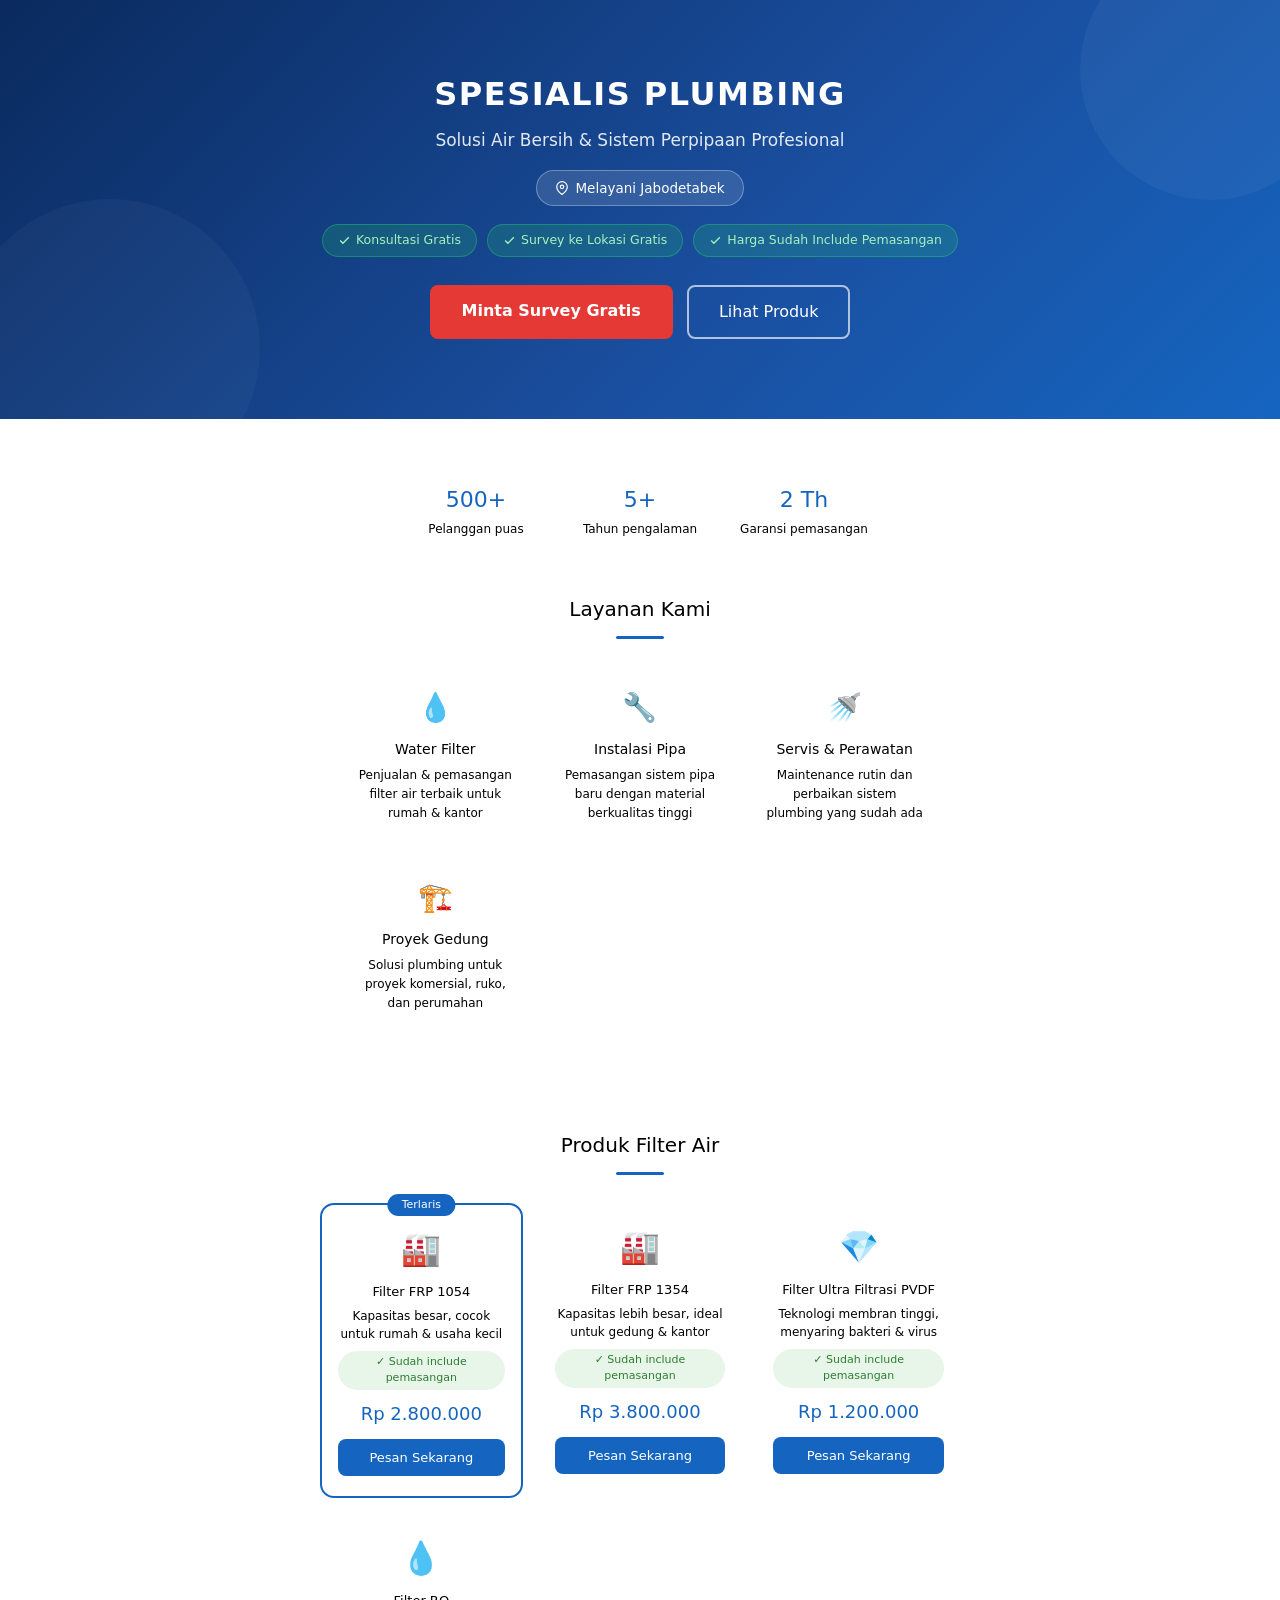
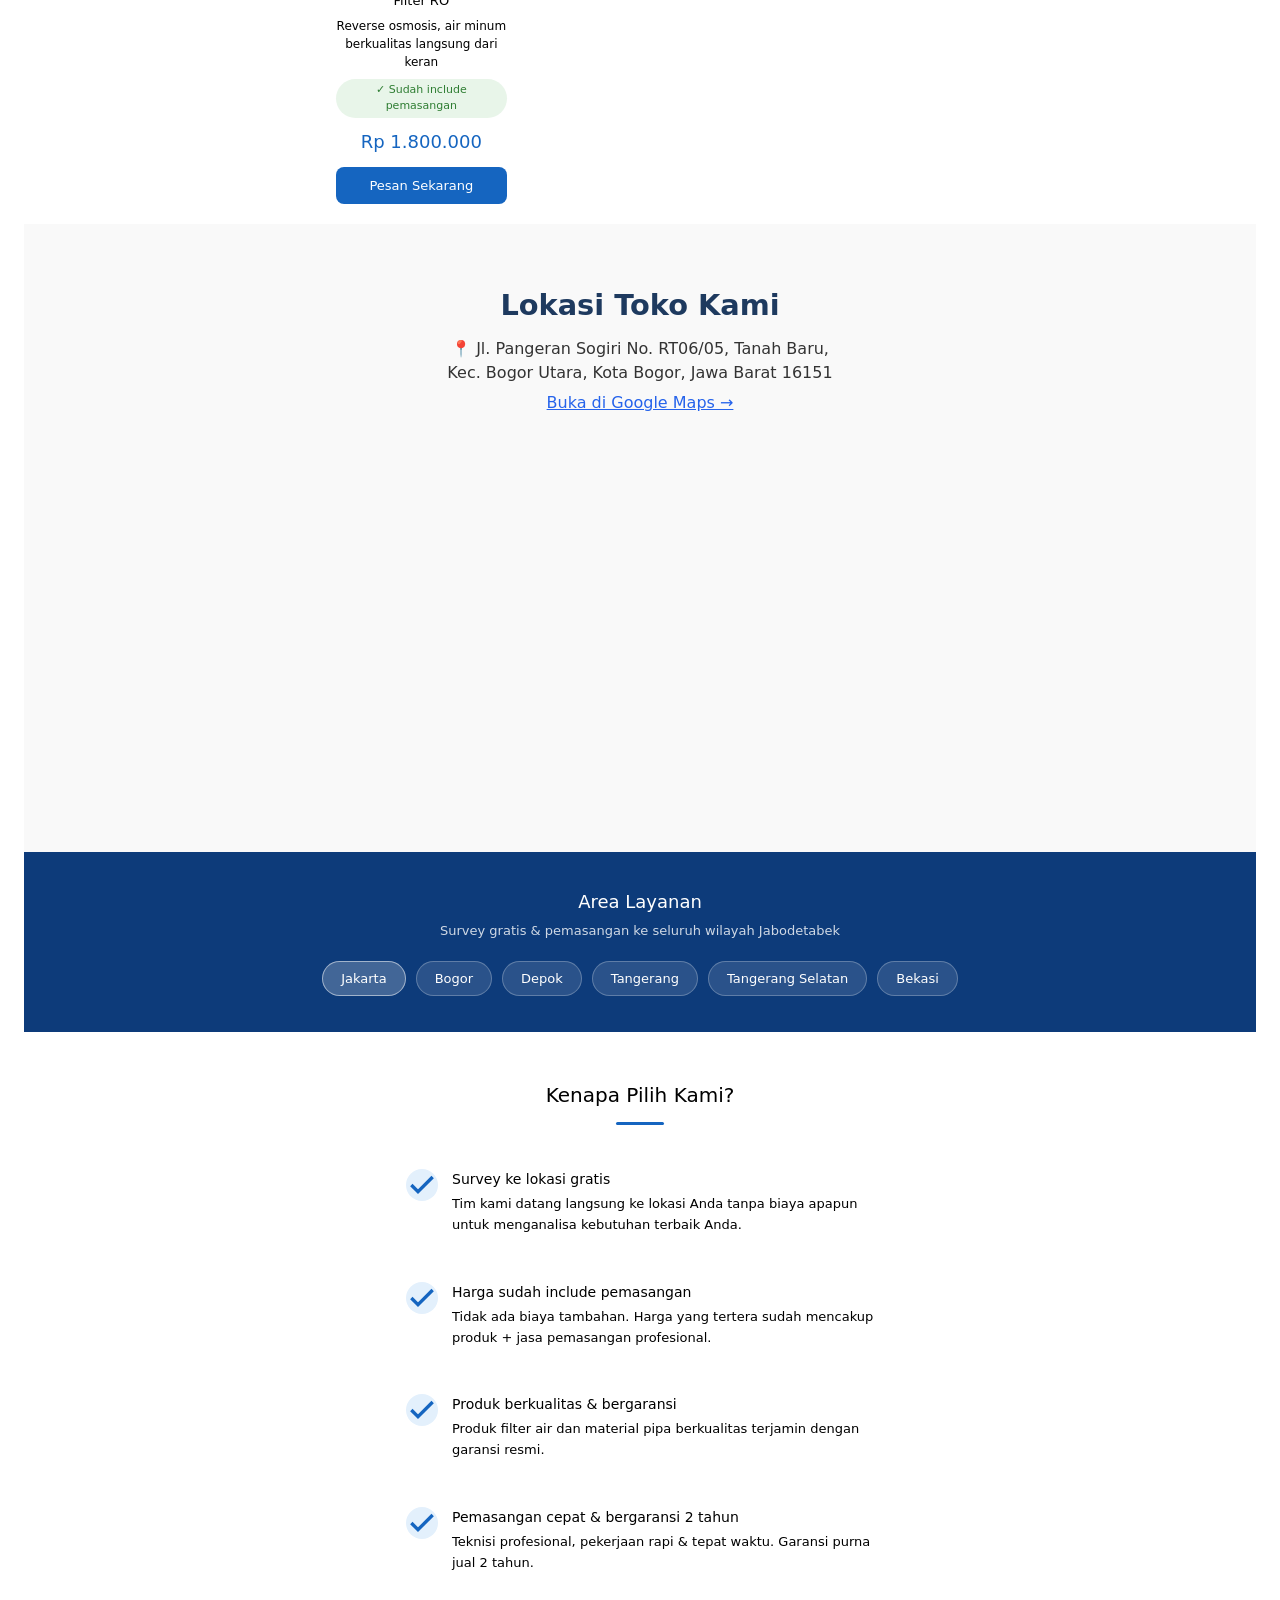
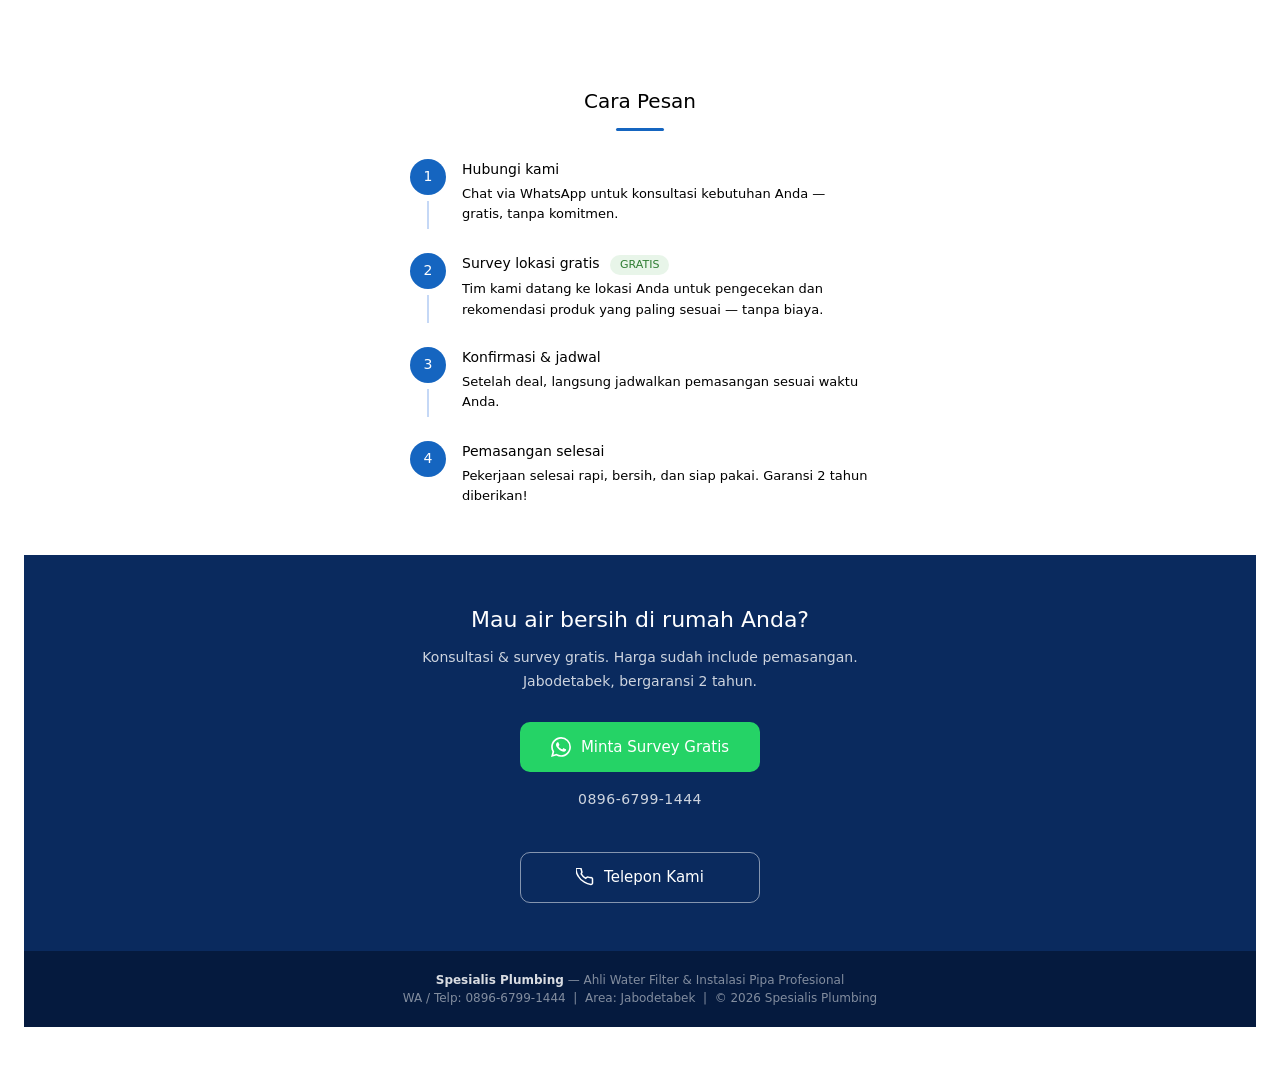
==== index.htm @ 18fd02c8 "Update index.htm" ====
<!DOCTYPE html>
<html lang="id">
<head>
  <meta charset="UTF-8">
  <meta name="viewport" content="width=device-width, initial-scale=1.0">
  <title>Spesialis Plumbing | Water Filter & Instalasi Pipa Jabodetabek</title>
  <style>
    * { margin: 0; padding: 0; box-sizing: border-box; }
    body { 
      font-family: system-ui, -apple-system, BlinkMacSystemFont, 'Segoe UI', Roboto, sans-serif; 
      color: var(--color-text-primary); 
      line-height: 1.5; 
    }

    .hero { 
      background: linear-gradient(135deg, #0a2a5e 0%, #1a4fa0 60%, #1565c0 100%); 
      color: white; 
      padding: 70px 24px 80px; 
      text-align: center; 
      position: relative; 
      overflow: hidden; 
    }
    .hero::before { 
      content: ''; 
      position: absolute; 
      top: -60px; right: -60px; 
      width: 260px; height: 260px; 
      border-radius: 50%; 
      background: rgba(255,255,255,0.04); 
    }
    .hero::after { 
      content: ''; 
      position: absolute; 
      bottom: -80px; left: -40px; 
      width: 300px; height: 300px; 
      border-radius: 50%; 
      background: rgba(255,255,255,0.03); 
    }

    .hero h1 { 
      font-size: 32px; 
      font-weight: 700; 
      letter-spacing: 1.5px; 
      margin-bottom: 10px; 
      color: #ffffff; 
    }
    .hero .tagline { 
      font-size: 17px; 
      color: rgba(255,255,255,0.88); 
      margin-bottom: 16px; 
    }
    .coverage-badge { 
      display: inline-flex; 
      align-items: center; 
      gap: 6px; 
      background: rgba(255,255,255,0.12); 
      border: 1px solid rgba(255,255,255,0.3); 
      border-radius: 20px; 
      padding: 7px 18px; 
      font-size: 13.5px; 
      color: #ffffff; 
      margin-bottom: 18px; 
    }
    .free-badges { 
      display: flex; 
      gap: 10px; 
      justify-content: center; 
      flex-wrap: wrap; 
      margin-bottom: 28px; 
    }
    .free-badge { 
      display: inline-flex; 
      align-items: center; 
      gap: 5px; 
      background: rgba(37,211,102,0.18); 
      border: 1px solid rgba(37,211,102,0.4); 
      border-radius: 20px; 
      padding: 6px 15px; 
      font-size: 12.5px; 
      color: #a8f0c0; 
      font-weight: 500; 
    }
    .hero-btns { 
      display: flex; 
      gap: 14px; 
      justify-content: center; 
      flex-wrap: wrap; 
    }
    .btn-primary { 
      background: #e53935; 
      color: #ffffff; 
      border: none; 
      padding: 14px 32px; 
      border-radius: 8px; 
      font-size: 16px; 
      font-weight: 600; 
      cursor: pointer; 
      text-decoration: none; 
      display: inline-block; 
    }
    .btn-secondary { 
      background: transparent; 
      color: #ffffff; 
      border: 2px solid rgba(255,255,255,0.65); 
      padding: 13px 30px; 
      border-radius: 8px; 
      font-size: 16px; 
      font-weight: 500; 
      cursor: pointer; 
      text-decoration: none; 
      display: inline-block; 
    }

    .section { padding: 48px 24px; }
    .section-title { 
      font-size: 20px; 
      font-weight: 500; 
      text-align: center; 
      margin-bottom: 8px; 
    }
    .divider { 
      width: 48px; 
      height: 3px; 
      background: #1565c0; 
      margin: 12px auto 28px; 
      border-radius: 2px; 
    }

    .stats-row { 
      display: grid; 
      grid-template-columns: repeat(3, 1fr); 
      gap: 12px; 
      max-width: 480px; 
      margin: 0 auto 40px; 
    }
    .stat-card { 
      background: var(--color-background-secondary); 
      border-radius: 10px; 
      padding: 16px 10px; 
      text-align: center; 
    }
    .stat-num { font-size: 22px; font-weight: 500; color: #1565c0; }
    .stat-label { font-size: 12px; color: var(--color-text-secondary); margin-top: 4px; }

    .services-grid { 
      display: grid; 
      grid-template-columns: repeat(auto-fit, minmax(150px, 1fr)); 
      gap: 14px; 
      max-width: 600px; 
      margin: 0 auto; 
    }
    .service-card { 
      background: var(--color-background-primary); 
      border: 0.5px solid var(--color-border-tertiary); 
      border-radius: 12px; 
      padding: 20px 14px; 
      text-align: center; 
    }
    .service-icon { font-size: 28px; margin-bottom: 10px; display: block; }
    .service-card h3 { font-size: 14px; font-weight: 500; margin-bottom: 6px; }
    .service-card p { font-size: 12px; color: var(--color-text-secondary); line-height: 1.6; }

    .products-grid { 
      display: grid; 
      grid-template-columns: repeat(auto-fit, minmax(160px, 1fr)); 
      gap: 16px; 
      max-width: 640px; 
      margin: 0 auto; 
    }
    .product-card { 
      background: var(--color-background-primary); 
      border: 0.5px solid var(--color-border-tertiary); 
      border-radius: 14px; 
      padding: 20px 16px; 
      text-align: center; 
      position: relative; 
    }
    .product-card.featured { border: 2px solid #1565c0; }
    .popular-badge { 
      position: absolute; top: -11px; left: 50%; transform: translateX(-50%); 
      background: #1565c0; color: #ffffff; font-size: 11px; font-weight: 500; 
      padding: 3px 14px; border-radius: 20px; white-space: nowrap; 
    }
    .product-icon { font-size: 32px; margin-bottom: 10px; display: block; }
    .product-card h3 { font-size: 13px; font-weight: 500; margin-bottom: 6px; line-height: 1.4; }
    .product-card p { font-size: 12px; color: var(--color-text-secondary); margin-bottom: 8px; line-height: 1.5; }
    .include-tag { 
      display: inline-block; background: #e8f5e9; color: #2e7d32; 
      font-size: 11px; font-weight: 500; padding: 3px 10px; border-radius: 20px; margin-bottom: 10px; 
    }
    .product-price { 
      font-size: 18px; font-weight: 500; color: #1565c0; margin-bottom: 12px; 
    }
    .product-btn { 
      display: block; background: #1565c0; color: #ffffff; border: none; 
      border-radius: 8px; padding: 9px 12px; font-size: 13px; font-weight: 500; 
      text-decoration: none; cursor: pointer; 
    }

    .area-section { 
      background: #0d3b7a; 
      padding: 36px 24px; 
      text-align: center; 
    }
    .area-section h2 { font-size: 18px; font-weight: 500; margin-bottom: 6px; color: #ffffff; }
    .area-section p { font-size: 13px; color: rgba(255,255,255,0.8); margin-bottom: 20px; }
    .area-chips { 
      display: flex; flex-wrap: wrap; gap: 10px; justify-content: center; 
    }
    .chip { 
      background: rgba(255,255,255,0.12); border: 1px solid rgba(255,255,255,0.25); 
      border-radius: 20px; padding: 7px 18px; font-size: 13px; color: #ffffff; 
    }
    .chip.active { background: rgba(255,255,255,0.22); border-color: rgba(255,255,255,0.5); font-weight: 500; }

    .why-list { 
      max-width: 500px; margin: 0 auto; display: flex; flex-direction: column; gap: 14px; 
    }
    .why-item { 
      display: flex; align-items: flex-start; gap: 14px; 
      background: var(--color-background-secondary); border-radius: 10px; padding: 16px; 
    }
    .why-check { 
      width: 32px; height: 32px; min-width: 32px; border-radius: 50%; 
      background: #e3f0fc; display: flex; align-items: center; justify-content: center; 
    }
    .why-item h4 { font-size: 14px; font-weight: 500; margin-bottom: 4px; }
    .why-item p { font-size: 13px; color: var(--color-text-secondary); line-height: 1.6; }

    .steps { 
      display: flex; flex-direction: column; gap: 0; max-width: 460px; margin: 0 auto; 
    }
    .step { display: flex; gap: 16px; align-items: flex-start; padding-bottom: 24px; }
    .step:last-child { padding-bottom: 0; }
    .step-line { display: flex; flex-direction: column; align-items: center; }
    .step-num { 
      width: 36px; height: 36px; min-width: 36px; border-radius: 50%; 
      background: #1565c0; color: #ffffff; display: flex; align-items: center; justify-content: center; 
      font-size: 14px; font-weight: 500; 
    }
    .step-connector { width: 2px; flex: 1; background: #c5d8f6; margin-top: 6px; min-height: 28px; }
    .step:last-child .step-connector { display: none; }
    .step-content h4 { font-size: 14px; font-weight: 500; margin-bottom: 4px; }
    .step-content p { font-size: 13px; color: var(--color-text-secondary); line-height: 1.6; }
    .free-tag { 
      display: inline-block; background: #e8f5e9; color: #2e7d32; 
      font-size: 11px; font-weight: 500; padding: 2px 10px; border-radius: 20px; margin-left: 6px; 
    }

    .cta-section { 
      background: #0a2a5e; 
      padding: 48px 24px; 
      text-align: center; 
    }
    .cta-section h2 { font-size: 22px; font-weight: 500; margin-bottom: 10px; color: #ffffff; }
    .cta-section p { font-size: 14px; color: rgba(255,255,255,0.8); margin-bottom: 28px; line-height: 1.7; }
    .cta-contact { display: flex; flex-direction: column; gap: 12px; align-items: center; }
    .cta-btn { 
      display: flex; align-items: center; gap: 10px; background: #25D366; color: #ffffff; 
      border: none; padding: 14px 28px; border-radius: 10px; font-size: 15px; font-weight: 500; 
      cursor: pointer; text-decoration: none; min-width: 240px; justify-content: center; 
    }
    .cta-btn-phone { 
      display: flex; align-items: center; gap: 10px; background: transparent; color: #ffffff; 
      border: 1.5px solid rgba(255,255,255,0.5); padding: 13px 28px; border-radius: 10px; 
      font-size: 15px; font-weight: 500; cursor: pointer; text-decoration: none; 
      min-width: 240px; justify-content: center; 
    }
    .wa-number { font-size: 13px; color: rgba(255,255,255,0.6); margin-top: 4px; letter-spacing: 0.5px; }

    .footer { 
      background: #051a3e; 
      text-align: center; 
      padding: 20px 24px; 
      font-size: 12px; 
      color: rgba(255,255,255,0.5); 
    }
    .footer strong { color: rgba(255,255,255,0.85); }
    .bg-alt { background: var(--color-background-secondary); }
  </style>
</head>
<body>

<div class="hero">
  <h1>SPESIALIS PLUMBING</h1>
  <p class="tagline">Solusi Air Bersih & Sistem Perpipaan Profesional</p>
  
  <div class="coverage-badge">
    <svg width="14" height="14" viewBox="0 0 24 24" fill="none" stroke="currentColor" stroke-width="2">
      <path d="M21 10c0 7-9 13-9 13s-9-6-9-13a9 9 0 0118 0z"/>
      <circle cx="12" cy="10" r="3"/>
    </svg>
    Melayani Jabodetabek
  </div>

  <div class="free-badges">
    <span class="free-badge">
      <svg width="13" height="13" viewBox="0 0 24 24" fill="none" stroke="currentColor" stroke-width="2.5">
        <polyline points="20 6 9 17 4 12"/>
      </svg>
      Konsultasi Gratis
    </span>
    <span class="free-badge">
      <svg width="13" height="13" viewBox="0 0 24 24" fill="none" stroke="currentColor" stroke-width="2.5">
        <polyline points="20 6 9 17 4 12"/>
      </svg>
      Survey ke Lokasi Gratis
    </span>
    <span class="free-badge">
      <svg width="13" height="13" viewBox="0 0 24 24" fill="none" stroke="currentColor" stroke-width="2.5">
        <polyline points="20 6 9 17 4 12"/>
      </svg>
      Harga Sudah Include Pemasangan
    </span>
  </div>

  <div class="hero-btns">
    <a class="btn-primary" href="https://wa.me/6289667991444?text=Halo%20Spesialis%20Plumbing%2C%20saya%20mau%20minta%20survey%20gratis%20ke%20lokasi%20saya">
      Minta Survey Gratis
    </a>
    <a class="btn-secondary" href="#">Lihat Produk</a>
  </div>
</div>

<!-- Bagian bawah tetap sama seperti sebelumnya -->
<div class="section">
  <div class="stats-row">
    <div class="stat-card"><div class="stat-num">500+</div><div class="stat-label">Pelanggan puas</div></div>
    <div class="stat-card"><div class="stat-num">5+</div><div class="stat-label">Tahun pengalaman</div></div>
    <div class="stat-card"><div class="stat-num">2 Th</div><div class="stat-label">Garansi pemasangan</div></div>
  </div>
  <div class="section-title">Layanan Kami</div>
  <div class="divider"></div>
  <div class="services-grid">
    <div class="service-card"><span class="service-icon">💧</span><h3>Water Filter</h3><p>Penjualan & pemasangan filter air terbaik untuk rumah & kantor</p></div>
    <div class="service-card"><span class="service-icon">🔧</span><h3>Instalasi Pipa</h3><p>Pemasangan sistem pipa baru dengan material berkualitas tinggi</p></div>
    <div class="service-card"><span class="service-icon">🚿</span><h3>Servis & Perawatan</h3><p>Maintenance rutin dan perbaikan sistem plumbing yang sudah ada</p></div>
    <div class="service-card"><span class="service-icon">🏗️</span><h3>Proyek Gedung</h3><p>Solusi plumbing untuk proyek komersial, ruko, dan perumahan</p></div>
  </div>
</div>

<div class="section bg-alt">
  <div class="section-title">Produk Filter Air</div>
  <div class="divider"></div>
  <div class="products-grid">
    <div class="product-card featured">
      <span class="popular-badge">Terlaris</span>
      <span class="product-icon">🏭</span>
      <h3>Filter FRP 1054</h3>
      <p>Kapasitas besar, cocok untuk rumah & usaha kecil</p>
      <div class="include-tag">✓ Sudah include pemasangan</div>
      <div class="product-price">Rp 2.800.000</div>
      <a class="product-btn" href="https://wa.me/6289667991444?text=Halo%2C%20saya%20tertarik%20dengan%20Filter%20FRP%201054">Pesan Sekarang</a>
    </div>
    <div class="product-card">
      <span class="product-icon">🏭</span>
      <h3>Filter FRP 1354</h3>
      <p>Kapasitas lebih besar, ideal untuk gedung & kantor</p>
      <div class="include-tag">✓ Sudah include pemasangan</div>
      <div class="product-price">Rp 3.800.000</div>
      <a class="product-btn" href="https://wa.me/6289667991444?text=Halo%2C%20saya%20tertarik%20dengan%20Filter%20FRP%201354">Pesan Sekarang</a>
    </div>
    <div class="product-card">
      <span class="product-icon">💎</span>
      <h3>Filter Ultra Filtrasi PVDF</h3>
      <p>Teknologi membran tinggi, menyaring bakteri & virus</p>
      <div class="include-tag">✓ Sudah include pemasangan</div>
      <div class="product-price">Rp 1.200.000</div>
      <a class="product-btn" href="https://wa.me/6289667991444?text=Halo%2C%20saya%20tertarik%20dengan%20Filter%20Ultra%20Filtrasi%20PVDF">Pesan Sekarang</a>
    </div>
    <div class="product-card">
      <span class="product-icon">💧</span>
      <h3>Filter RO</h3>
      <p>Reverse osmosis, air minum berkualitas langsung dari keran</p>
      <div class="include-tag">✓ Sudah include pemasangan</div>
      <div class="product-price">Rp 1.800.000</div>
    <div class="product-btn" href="https://wa.me/6289667991444?text=Halo%2C%20saya%20tertarik%20dengan%20Filter%20RO">Pesan Sekarang</a>
    </div>
  </div>
</div>
 <!-- Lokasi Toko -->
<section style="padding: 60px 20px; background: #f9f9f9; text-align: center; position: relative; z-index: 1;">
  <h2 style="font-size: 1.8rem; margin-bottom: 10px; color: #1e3a5f;">Lokasi Toko Kami</h2>
  <p style="margin-bottom: 6px; color: #333;">📍 Jl. Pangeran Sogiri No. RT06/05, Tanah Baru,<br>Kec. Bogor Utara, Kota Bogor, Jawa Barat 16151</p>
  <p style="margin-bottom: 20px;">
    <a href="https://maps.google.com/?q=Jl.+Pangeran+Sogiri,+Tanah+Baru,+Bogor+Utara,+Bogor" 
       target="_blank" 
       style="color: #2563eb; text-decoration: underline;">
      Buka di Google Maps →
    </a>
  </p>
  <iframe
    src="https://maps.google.com/maps?q=Jl.+Pangeran+Sogiri,+Tanah+Baru,+Bogor+Utara,+Bogor&output=embed"
    width="100%"
    height="350"
    style="border: none; border-radius: 12px; max-width: 800px;"
    allowfullscreen
    loading="lazy">
  </iframe>
</section>
<div class="area-section">
  <h2>Area Layanan</h2>
  <p>Survey gratis & pemasangan ke seluruh wilayah Jabodetabek</p>
  <div class="area-chips">
    <span class="chip active">Jakarta</span>
    <span class="chip">Bogor</span>
    <span class="chip">Depok</span>
    <span class="chip">Tangerang</span>
    <span class="chip">Tangerang Selatan</span>
    <span class="chip">Bekasi</span>
  </div>
</div>

<div class="section">
  <div class="section-title">Kenapa Pilih Kami?</div>
  <div class="divider"></div>
  <div class="why-list">
    <div class="why-item">
      <div class="why-check"><svg viewBox="0 0 24 24" fill="none" stroke="#1565c0" stroke-width="2.5"><polyline points="20 6 9 17 4 12"/></svg></div>
      <div><h4>Survey ke lokasi gratis</h4><p>Tim kami datang langsung ke lokasi Anda tanpa biaya apapun untuk menganalisa kebutuhan terbaik Anda.</p></div>
    </div>
    <div class="why-item">
      <div class="why-check"><svg viewBox="0 0 24 24" fill="none" stroke="#1565c0" stroke-width="2.5"><polyline points="20 6 9 17 4 12"/></svg></div>
      <div><h4>Harga sudah include pemasangan</h4><p>Tidak ada biaya tambahan. Harga yang tertera sudah mencakup produk + jasa pemasangan profesional.</p></div>
    </div>
    <div class="why-item">
      <div class="why-check"><svg viewBox="0 0 24 24" fill="none" stroke="#1565c0" stroke-width="2.5"><polyline points="20 6 9 17 4 12"/></svg></div>
      <div><h4>Produk berkualitas & bergaransi</h4><p>Produk filter air dan material pipa berkualitas terjamin dengan garansi resmi.</p></div>
    </div>
    <div class="why-item">
      <div class="why-check"><svg viewBox="0 0 24 24" fill="none" stroke="#1565c0" stroke-width="2.5"><polyline points="20 6 9 17 4 12"/></svg></div>
      <div><h4>Pemasangan cepat & bergaransi 2 tahun</h4><p>Teknisi profesional, pekerjaan rapi & tepat waktu. Garansi purna jual 2 tahun.</p></div>
    </div>
  </div>
</div>

<div class="section bg-alt">
  <div class="section-title">Cara Pesan</div>
  <div class="divider"></div>
  <div class="steps">
    <div class="step">
      <div class="step-line"><div class="step-num">1</div><div class="step-connector"></div></div>
      <div class="step-content"><h4>Hubungi kami</h4><p>Chat via WhatsApp untuk konsultasi kebutuhan Anda — gratis, tanpa komitmen.</p></div>
    </div>
    <div class="step">
      <div class="step-line"><div class="step-num">2</div><div class="step-connector"></div></div>
      <div class="step-content"><h4>Survey lokasi gratis <span class="free-tag">GRATIS</span></h4><p>Tim kami datang ke lokasi Anda untuk pengecekan dan rekomendasi produk yang paling sesuai — tanpa biaya.</p></div>
    </div>
    <div class="step">
      <div class="step-line"><div class="step-num">3</div><div class="step-connector"></div></div>
      <div class="step-content"><h4>Konfirmasi & jadwal</h4><p>Setelah deal, langsung jadwalkan pemasangan sesuai waktu Anda.</p></div>
    </div>
    <div class="step">
      <div class="step-line"><div class="step-num">4</div><div class="step-connector"></div></div>
      <div class="step-content"><h4>Pemasangan selesai</h4><p>Pekerjaan selesai rapi, bersih, dan siap pakai. Garansi 2 tahun diberikan!</p></div>
    </div>
  </div>
</div>

<div class="cta-section">
  <h2>Mau air bersih di rumah Anda?</h2>
  <p>Konsultasi & survey gratis. Harga sudah include pemasangan.<br>Jabodetabek, bergaransi 2 tahun.</p>
  <div class="cta-contact">
    <a class="cta-btn" href="https://wa.me/6289667991444?text=Halo%20Spesialis%20Plumbing%2C%20saya%20mau%20minta%20survey%20gratis%20ke%20lokasi%20saya">
      <svg width="20" height="20" viewBox="0 0 24 24" fill="white"><path d="M17.472 14.382c-.297-.149-1.758-.867-2.03-.967-.273-.099-.471-.148-.67.15-.197.297-.767.966-.94 1.164-.173.199-.347.223-.644.075-.297-.15-1.255-.463-2.39-1.475-.883-.788-1.48-1.761-1.653-2.059-.173-.297-.018-.458.13-.606.134-.133.298-.347.446-.52.149-.174.198-.298.298-.497.099-.198.05-.371-.025-.52-.075-.149-.669-1.612-.916-2.207-.242-.579-.487-.5-.669-.51-.173-.008-.371-.01-.57-.01-.198 0-.52.074-.792.372-.272.297-1.04 1.016-1.04 2.479 0 1.462 1.065 2.875 1.213 3.074.149.198 2.096 3.2 5.077 4.487.709.306 1.262.489 1.694.625.712.227 1.36.195 1.871.118.571-.085 1.758-.719 2.006-1.413.248-.694.248-1.289.173-1.413-.074-.124-.272-.198-.57-.347m-5.421 7.403h-.004a9.87 9.87 0 01-5.031-1.378l-.361-.214-3.741.982.998-3.648-.235-.374a9.86 9.86 0 01-1.51-5.26c.001-5.45 4.436-9.884 9.888-9.884 2.64 0 5.122 1.03 6.988 2.898a9.825 9.825 0 012.893 6.994c-.003 5.45-4.437 9.884-9.885 9.884m8.413-18.297A11.815 11.815 0 0012.05 0C5.495 0 .16 5.335.157 11.892c0 2.096.547 4.142 1.588 5.945L.057 24l6.305-1.654a11.882 11.882 0 005.683 1.448h.005c6.554 0 11.89-5.335 11.893-11.893a11.821 11.821 0 00-3.48-8.413Z"/></svg>
      Minta Survey Gratis
    </a>
    <p class="wa-number">0896-6799-1444</p>
    <a class="cta-btn-phone" href="tel:+6289667991444">
      <svg width="18" height="18" viewBox="0 0 24 24" fill="none" stroke="white" stroke-width="2"><path d="M22 16.92v3a2 2 0 01-2.18 2 19.79 19.79 0 01-8.63-3.07A19.5 19.5 0 013.07 11a19.79 19.79 0 01-3.07-8.67A2 2 0 012 .18h3a2 2 0 012 1.72c.127.96.361 1.903.7 2.81a2 2 0 01-.45 2.11L6.91 7.91a16 16 0 006 6l1.27-1.27a2 2 0 012.11-.45c.907.339 1.85.573 2.81.7A2 2 0 0122 14.92v2z"/></svg>
      Telepon Kami
    </a>
  </div>
</div>

<div class="footer">
  <strong>Spesialis Plumbing</strong> &mdash; Ahli Water Filter & Instalasi Pipa Profesional<br>
  WA / Telp: 0896-6799-1444 &nbsp;|&nbsp; Area: Jabodetabek &nbsp;|&nbsp; © 2026 Spesialis Plumbing
</div>

</body>
</html>
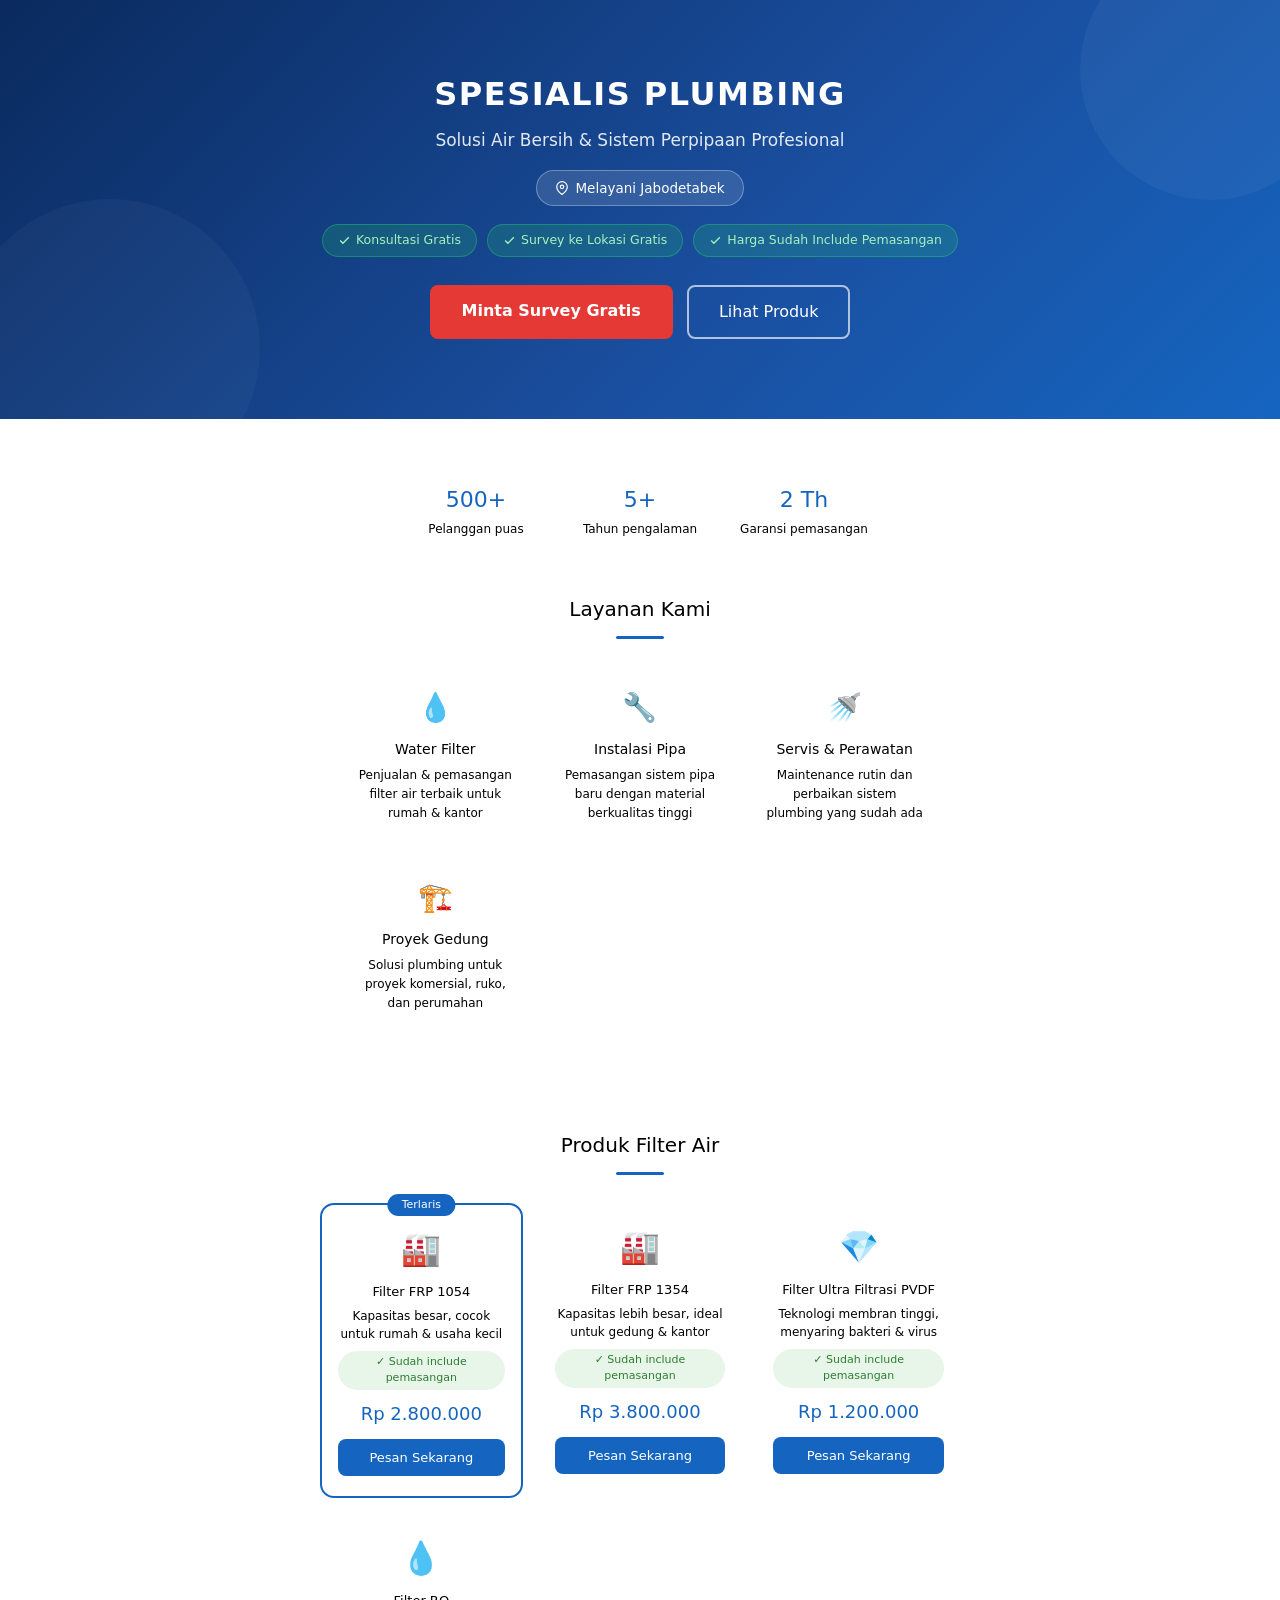
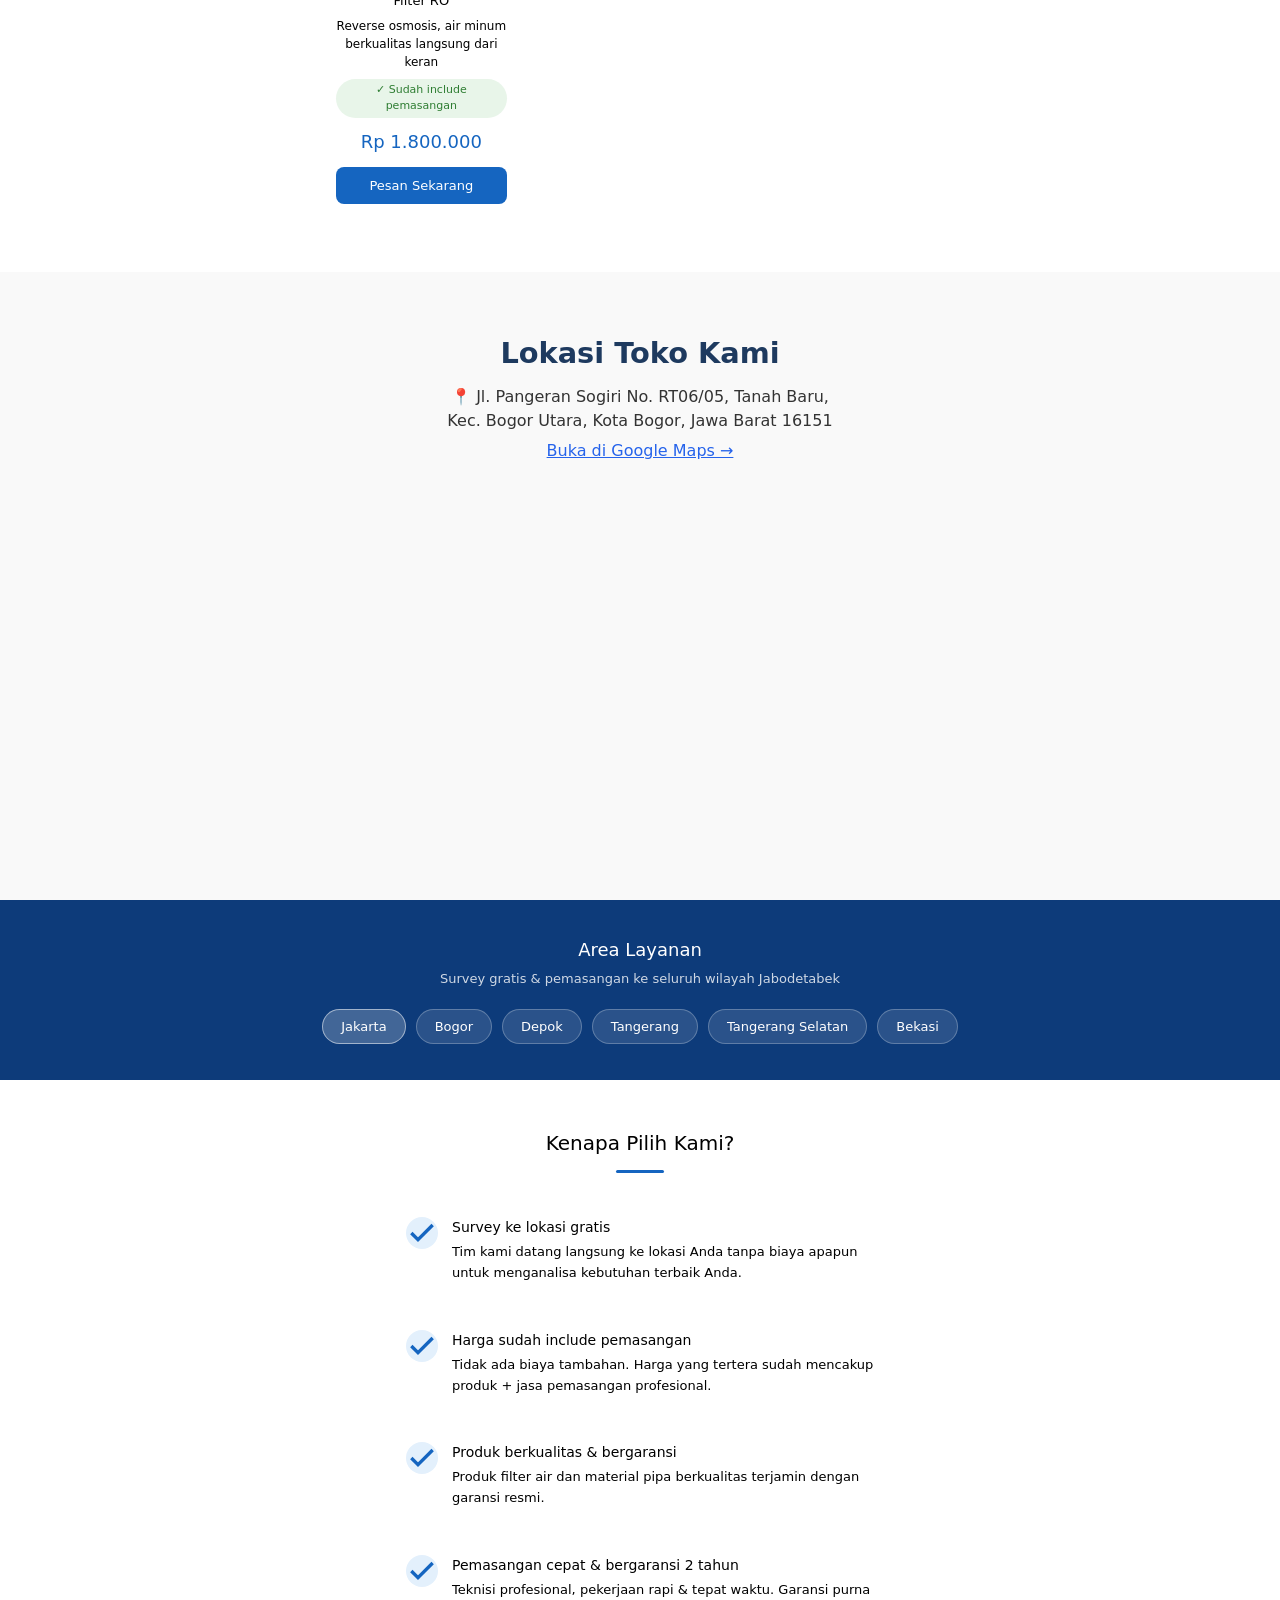
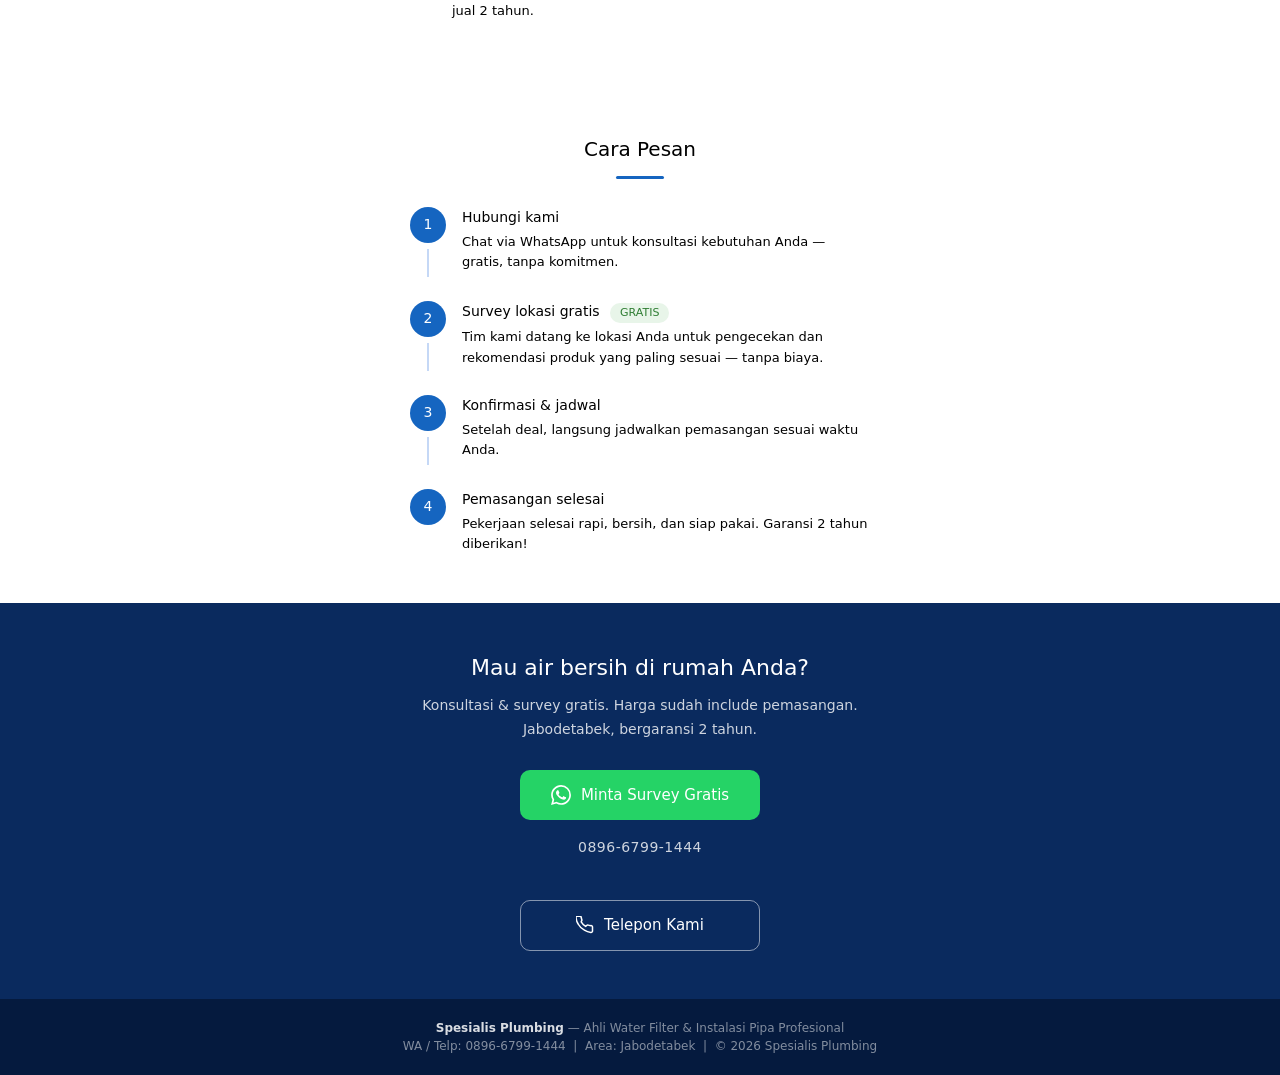
==== commit 6d124490: "Update index.htm" ====
--- a/index.htm
+++ b/index.htm
@@ -374,7 +374,7 @@
       <p>Reverse osmosis, air minum berkualitas langsung dari keran</p>
       <div class="include-tag">✓ Sudah include pemasangan</div>
       <div class="product-price">Rp 1.800.000</div>
-    <div class="product-btn" href="https://wa.me/6289667991444?text=Halo%2C%20saya%20tertarik%20dengan%20Filter%20RO">Pesan Sekarang</a>
+      <a class="product-btn" href="https://wa.me/6289667991444?text=Halo%2C%20saya%20tertarik%20dengan%20Filter%20RO">Pesan Sekarang</a>
     </div>
   </div>
 </div>
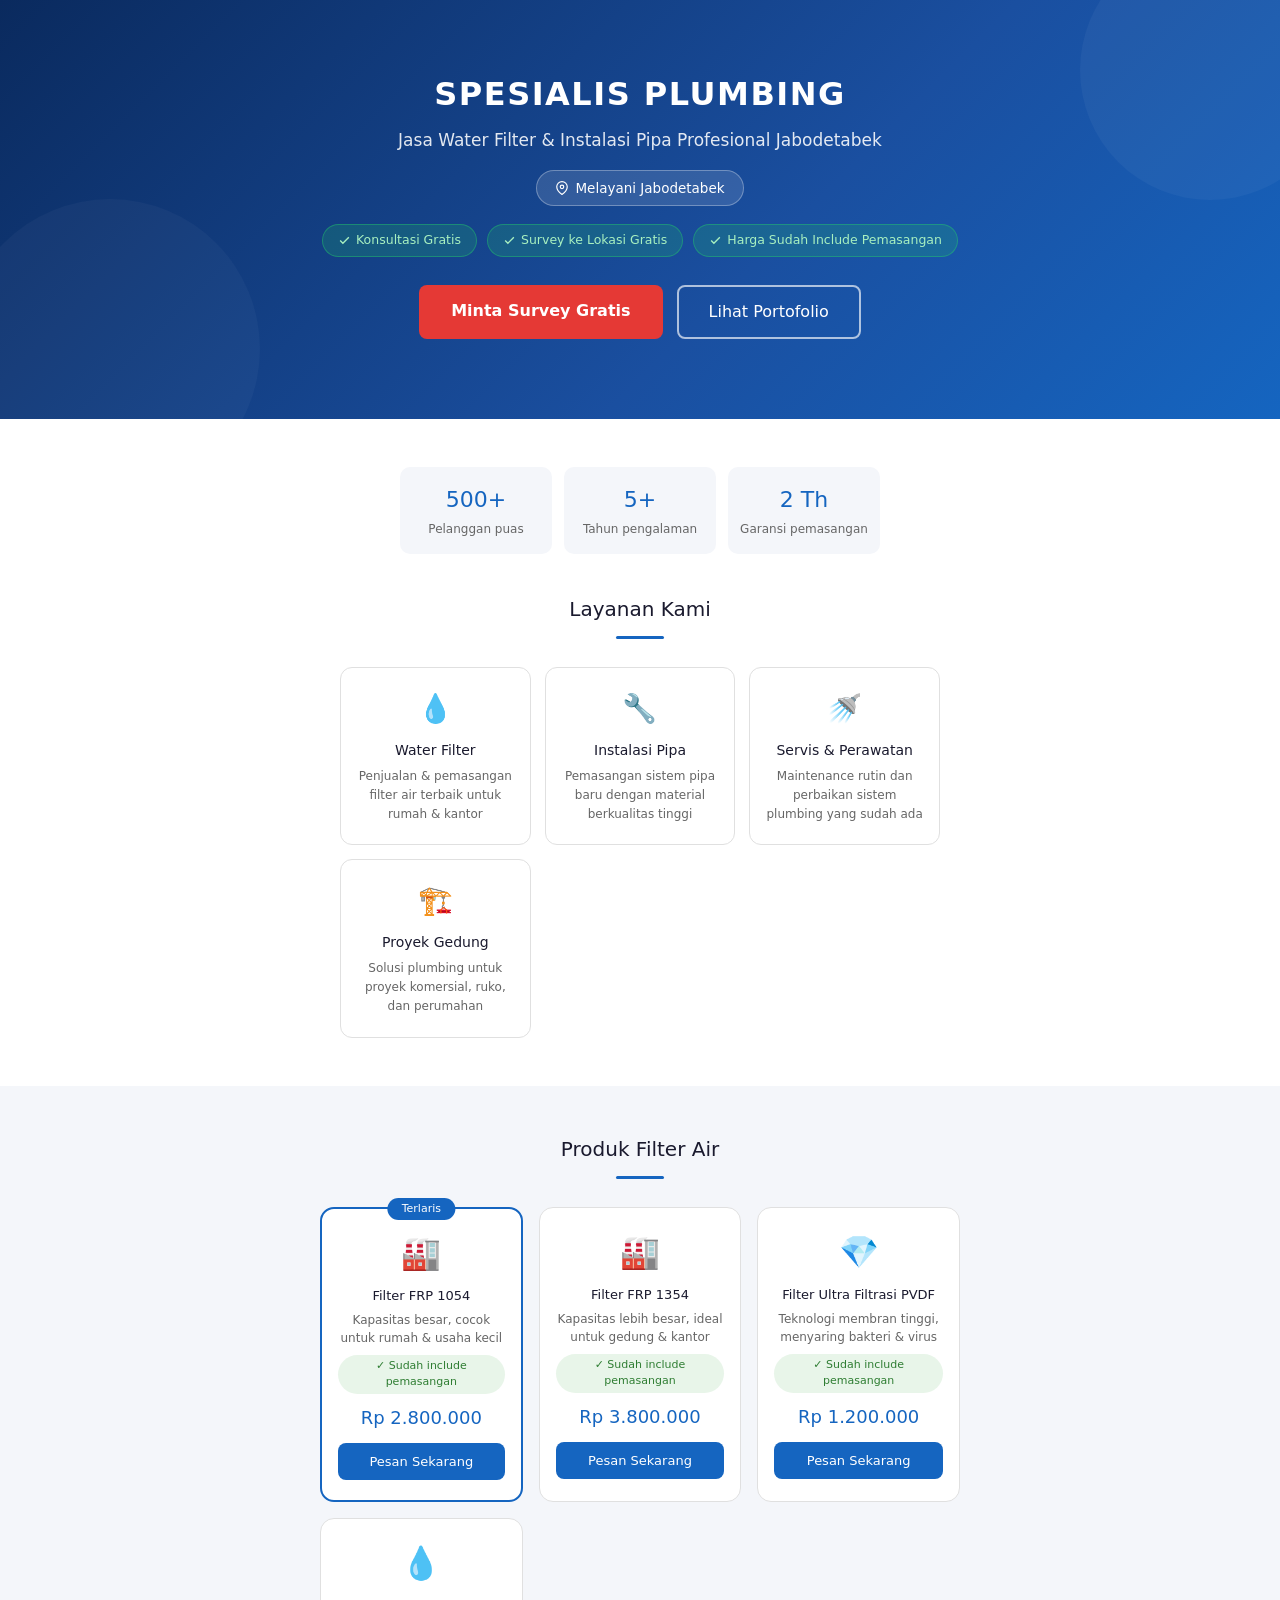
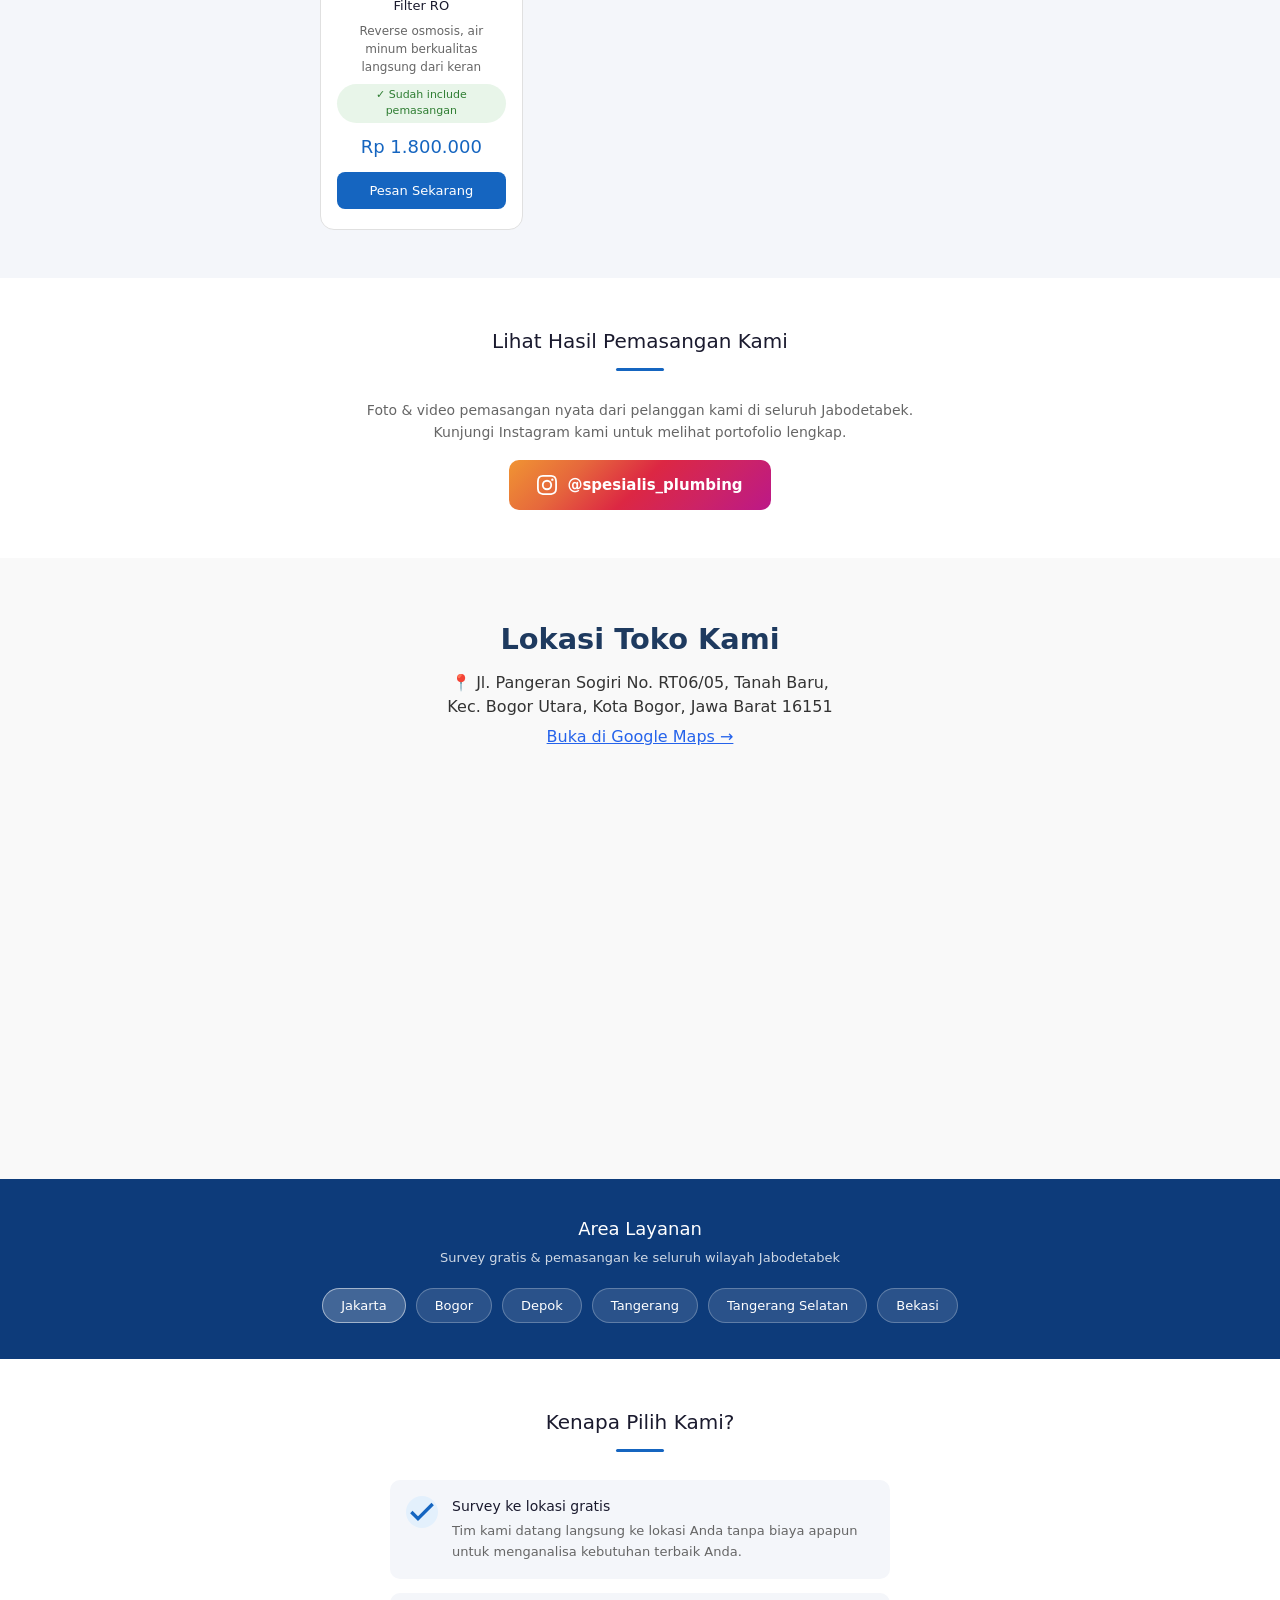
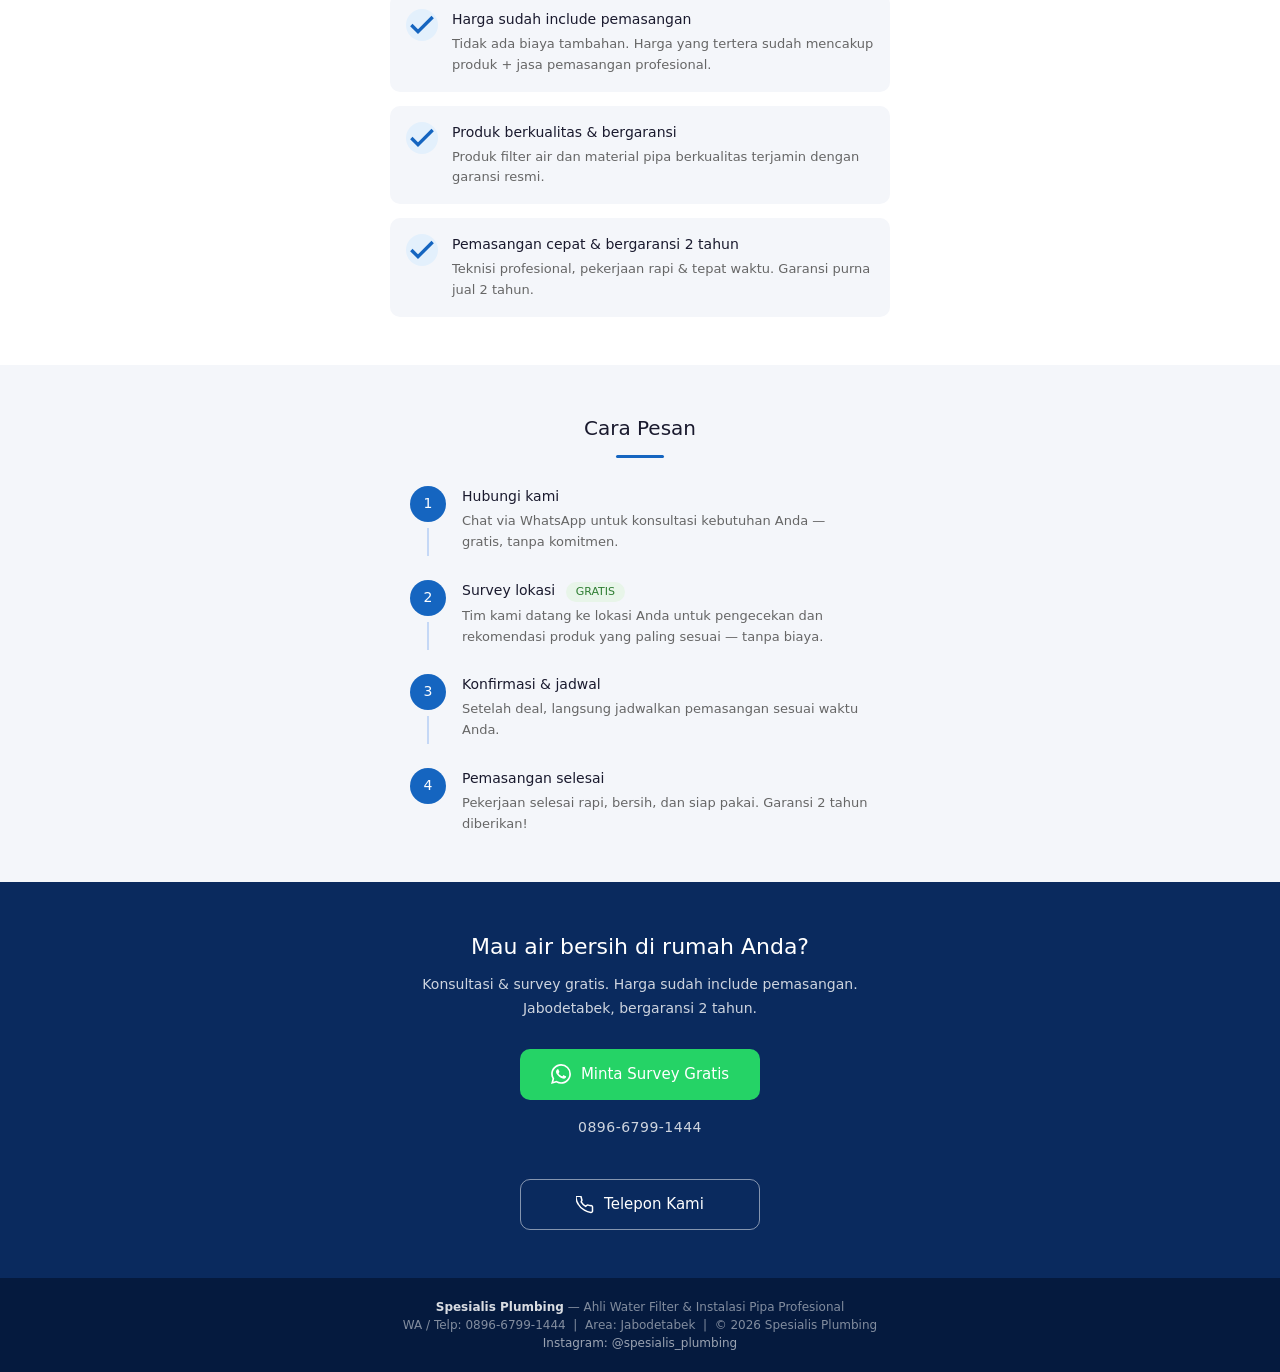
==== commit 4591f83d: "Update index.htm" ====
--- a/index.htm
+++ b/index.htm
@@ -3,12 +3,66 @@
 <head>
   <meta charset="UTF-8">
   <meta name="viewport" content="width=device-width, initial-scale=1.0">
-  <title>Spesialis Plumbing | Water Filter & Instalasi Pipa Jabodetabek</title>
+
+  <!-- SEO: Title -->
+  <title>Spesialis Plumbing | Jasa Water Filter & Instalasi Pipa Jabodetabek</title>
+
+  <!-- SEO: Meta Description -->
+  <meta name="description" content="Jasa pemasangan water filter & instalasi pipa profesional di Jabodetabek. Survey gratis, harga sudah include pemasangan, garansi 2 tahun. Hubungi 0896-6799-1444.">
+
+  <!-- SEO: Meta Keywords -->
+  <meta name="keywords" content="jasa plumbing Bogor, water filter Jabodetabek, instalasi pipa Bogor, filter air rumah, filter FRP, filter RO, spesialis plumbing, tukang pipa Bogor">
+
+  <!-- SEO: Canonical -->
+  <link rel="canonical" href="https://spesialisplumbing.com/">
+
+  <!-- SEO: Robots -->
+  <meta name="robots" content="index, follow">
+
+  <!-- Open Graph (WhatsApp, Facebook preview) -->
+  <meta property="og:title" content="Spesialis Plumbing | Jasa Water Filter & Instalasi Pipa Jabodetabek">
+  <meta property="og:description" content="Survey gratis, harga sudah include pemasangan, garansi 2 tahun. Melayani seluruh Jabodetabek.">
+  <meta property="og:type" content="website">
+  <meta property="og:url" content="https://spesialisplumbing.com/">
+  <meta property="og:locale" content="id_ID">
+  <meta property="og:site_name" content="Spesialis Plumbing">
+
+  <!-- Schema Markup: LocalBusiness -->
+  <script type="application/ld+json">
+  {
+    "@context": "https://schema.org",
+    "@type": "LocalBusiness",
+    "name": "Spesialis Plumbing",
+    "description": "Jasa pemasangan water filter dan instalasi pipa profesional di Jabodetabek",
+    "url": "https://spesialisplumbing.com",
+    "telephone": "+6289667991444",
+    "address": {
+      "@type": "PostalAddress",
+      "streetAddress": "Jl. Pangeran Sogiri No. RT06/05, Tanah Baru",
+      "addressLocality": "Bogor Utara",
+      "addressRegion": "Jawa Barat",
+      "postalCode": "16151",
+      "addressCountry": "ID"
+    },
+    "geo": {
+      "@type": "GeoCoordinates",
+      "latitude": -6.5689468,
+      "longitude": 106.8219482
+    },
+    "openingHours": "Mo-Sa 08:00-17:00",
+    "sameAs": [
+      "https://www.instagram.com/spesialis_plumbing"
+    ],
+    "areaServed": ["Jakarta", "Bogor", "Depok", "Tangerang", "Tangerang Selatan", "Bekasi"],
+    "priceRange": "Rp 1.200.000 - Rp 3.800.000"
+  }
+  </script>
+
   <style>
     * { margin: 0; padding: 0; box-sizing: border-box; }
     body { 
       font-family: system-ui, -apple-system, BlinkMacSystemFont, 'Segoe UI', Roboto, sans-serif; 
-      color: var(--color-text-primary); 
+      color: #1a1a2e; 
       line-height: 1.5; 
     }
 
@@ -36,7 +90,6 @@
       border-radius: 50%; 
       background: rgba(255,255,255,0.03); 
     }
-
     .hero h1 { 
       font-size: 32px; 
       font-weight: 700; 
@@ -117,6 +170,7 @@
       font-weight: 500; 
       text-align: center; 
       margin-bottom: 8px; 
+      color: #1a1a2e;
     }
     .divider { 
       width: 48px; 
@@ -134,13 +188,13 @@
       margin: 0 auto 40px; 
     }
     .stat-card { 
-      background: var(--color-background-secondary); 
+      background: #f4f6fa; 
       border-radius: 10px; 
       padding: 16px 10px; 
       text-align: center; 
     }
     .stat-num { font-size: 22px; font-weight: 500; color: #1565c0; }
-    .stat-label { font-size: 12px; color: var(--color-text-secondary); margin-top: 4px; }
+    .stat-label { font-size: 12px; color: #666; margin-top: 4px; }
 
     .services-grid { 
       display: grid; 
@@ -150,15 +204,15 @@
       margin: 0 auto; 
     }
     .service-card { 
-      background: var(--color-background-primary); 
-      border: 0.5px solid var(--color-border-tertiary); 
+      background: #ffffff; 
+      border: 0.5px solid #e0e0e0; 
       border-radius: 12px; 
       padding: 20px 14px; 
       text-align: center; 
     }
     .service-icon { font-size: 28px; margin-bottom: 10px; display: block; }
-    .service-card h3 { font-size: 14px; font-weight: 500; margin-bottom: 6px; }
-    .service-card p { font-size: 12px; color: var(--color-text-secondary); line-height: 1.6; }
+    .service-card h3 { font-size: 14px; font-weight: 500; margin-bottom: 6px; color: #1a1a2e; }
+    .service-card p { font-size: 12px; color: #666; line-height: 1.6; }
 
     .products-grid { 
       display: grid; 
@@ -168,8 +222,8 @@
       margin: 0 auto; 
     }
     .product-card { 
-      background: var(--color-background-primary); 
-      border: 0.5px solid var(--color-border-tertiary); 
+      background: #ffffff; 
+      border: 0.5px solid #e0e0e0; 
       border-radius: 14px; 
       padding: 20px 16px; 
       text-align: center; 
@@ -182,8 +236,8 @@
       padding: 3px 14px; border-radius: 20px; white-space: nowrap; 
     }
     .product-icon { font-size: 32px; margin-bottom: 10px; display: block; }
-    .product-card h3 { font-size: 13px; font-weight: 500; margin-bottom: 6px; line-height: 1.4; }
-    .product-card p { font-size: 12px; color: var(--color-text-secondary); margin-bottom: 8px; line-height: 1.5; }
+    .product-card h3 { font-size: 13px; font-weight: 500; margin-bottom: 6px; line-height: 1.4; color: #1a1a2e; }
+    .product-card p { font-size: 12px; color: #666; margin-bottom: 8px; line-height: 1.5; }
     .include-tag { 
       display: inline-block; background: #e8f5e9; color: #2e7d32; 
       font-size: 11px; font-weight: 500; padding: 3px 10px; border-radius: 20px; margin-bottom: 10px; 
@@ -197,6 +251,34 @@
       text-decoration: none; cursor: pointer; 
     }
 
+    /* Instagram Section */
+    .instagram-section {
+      padding: 48px 24px;
+      background: #fff;
+      text-align: center;
+    }
+    .instagram-btn {
+      display: inline-flex;
+      align-items: center;
+      gap: 10px;
+      background: linear-gradient(135deg, #f09433, #e6683c, #dc2743, #cc2366, #bc1888);
+      color: #ffffff;
+      text-decoration: none;
+      padding: 14px 28px;
+      border-radius: 10px;
+      font-size: 15px;
+      font-weight: 600;
+      margin-top: 16px;
+      transition: opacity 0.2s;
+    }
+    .instagram-btn:hover { opacity: 0.9; }
+    .instagram-desc {
+      font-size: 14px;
+      color: #666;
+      margin-top: 10px;
+      line-height: 1.6;
+    }
+
     .area-section { 
       background: #0d3b7a; 
       padding: 36px 24px; 
@@ -218,14 +300,14 @@
     }
     .why-item { 
       display: flex; align-items: flex-start; gap: 14px; 
-      background: var(--color-background-secondary); border-radius: 10px; padding: 16px; 
+      background: #f4f6fa; border-radius: 10px; padding: 16px; 
     }
     .why-check { 
       width: 32px; height: 32px; min-width: 32px; border-radius: 50%; 
       background: #e3f0fc; display: flex; align-items: center; justify-content: center; 
     }
-    .why-item h4 { font-size: 14px; font-weight: 500; margin-bottom: 4px; }
-    .why-item p { font-size: 13px; color: var(--color-text-secondary); line-height: 1.6; }
+    .why-item h4 { font-size: 14px; font-weight: 500; margin-bottom: 4px; color: #1a1a2e; }
+    .why-item p { font-size: 13px; color: #666; line-height: 1.6; }
 
     .steps { 
       display: flex; flex-direction: column; gap: 0; max-width: 460px; margin: 0 auto; 
@@ -240,8 +322,8 @@
     }
     .step-connector { width: 2px; flex: 1; background: #c5d8f6; margin-top: 6px; min-height: 28px; }
     .step:last-child .step-connector { display: none; }
-    .step-content h4 { font-size: 14px; font-weight: 500; margin-bottom: 4px; }
-    .step-content p { font-size: 13px; color: var(--color-text-secondary); line-height: 1.6; }
+    .step-content h4 { font-size: 14px; font-weight: 500; margin-bottom: 4px; color: #1a1a2e; }
+    .step-content p { font-size: 13px; color: #666; line-height: 1.6; }
     .free-tag { 
       display: inline-block; background: #e8f5e9; color: #2e7d32; 
       font-size: 11px; font-weight: 500; padding: 2px 10px; border-radius: 20px; margin-left: 6px; 
@@ -276,14 +358,32 @@
       color: rgba(255,255,255,0.5); 
     }
     .footer strong { color: rgba(255,255,255,0.85); }
-    .bg-alt { background: var(--color-background-secondary); }
+    .footer a { color: rgba(255,255,255,0.6); text-decoration: none; }
+    .footer a:hover { color: #ffffff; }
+    .bg-alt { background: #f4f6fa; }
+
+    /* Lokasi */
+    .lokasi-section {
+      padding: 60px 20px;
+      background: #f9f9f9;
+      text-align: center;
+    }
+    .lokasi-section h2 {
+      font-size: 1.8rem;
+      margin-bottom: 10px;
+      color: #1e3a5f;
+    }
+    .lokasi-section p {
+      margin-bottom: 6px;
+      color: #333;
+    }
   </style>
 </head>
 <body>
 
 <div class="hero">
   <h1>SPESIALIS PLUMBING</h1>
-  <p class="tagline">Solusi Air Bersih & Sistem Perpipaan Profesional</p>
+  <p class="tagline">Jasa Water Filter & Instalasi Pipa Profesional Jabodetabek</p>
   
   <div class="coverage-badge">
     <svg width="14" height="14" viewBox="0 0 24 24" fill="none" stroke="currentColor" stroke-width="2">
@@ -295,21 +395,15 @@
 
   <div class="free-badges">
     <span class="free-badge">
-      <svg width="13" height="13" viewBox="0 0 24 24" fill="none" stroke="currentColor" stroke-width="2.5">
-        <polyline points="20 6 9 17 4 12"/>
-      </svg>
+      <svg width="13" height="13" viewBox="0 0 24 24" fill="none" stroke="currentColor" stroke-width="2.5"><polyline points="20 6 9 17 4 12"/></svg>
       Konsultasi Gratis
     </span>
     <span class="free-badge">
-      <svg width="13" height="13" viewBox="0 0 24 24" fill="none" stroke="currentColor" stroke-width="2.5">
-        <polyline points="20 6 9 17 4 12"/>
-      </svg>
+      <svg width="13" height="13" viewBox="0 0 24 24" fill="none" stroke="currentColor" stroke-width="2.5"><polyline points="20 6 9 17 4 12"/></svg>
       Survey ke Lokasi Gratis
     </span>
     <span class="free-badge">
-      <svg width="13" height="13" viewBox="0 0 24 24" fill="none" stroke="currentColor" stroke-width="2.5">
-        <polyline points="20 6 9 17 4 12"/>
-      </svg>
+      <svg width="13" height="13" viewBox="0 0 24 24" fill="none" stroke="currentColor" stroke-width="2.5"><polyline points="20 6 9 17 4 12"/></svg>
       Harga Sudah Include Pemasangan
     </span>
   </div>
@@ -318,11 +412,10 @@
     <a class="btn-primary" href="https://wa.me/6289667991444?text=Halo%20Spesialis%20Plumbing%2C%20saya%20mau%20minta%20survey%20gratis%20ke%20lokasi%20saya">
       Minta Survey Gratis
     </a>
-    <a class="btn-secondary" href="#">Lihat Produk</a>
-  </div>
-</div>
-
-<!-- Bagian bawah tetap sama seperti sebelumnya -->
+    <a class="btn-secondary" href="https://www.instagram.com/spesialis_plumbing" target="_blank" rel="noopener">Lihat Portofolio</a>
+  </div>
+</div>
+
 <div class="section">
   <div class="stats-row">
     <div class="stat-card"><div class="stat-num">500+</div><div class="stat-label">Pelanggan puas</div></div>
@@ -332,20 +425,36 @@
   <div class="section-title">Layanan Kami</div>
   <div class="divider"></div>
   <div class="services-grid">
-    <div class="service-card"><span class="service-icon">💧</span><h3>Water Filter</h3><p>Penjualan & pemasangan filter air terbaik untuk rumah & kantor</p></div>
-    <div class="service-card"><span class="service-icon">🔧</span><h3>Instalasi Pipa</h3><p>Pemasangan sistem pipa baru dengan material berkualitas tinggi</p></div>
-    <div class="service-card"><span class="service-icon">🚿</span><h3>Servis & Perawatan</h3><p>Maintenance rutin dan perbaikan sistem plumbing yang sudah ada</p></div>
-    <div class="service-card"><span class="service-icon">🏗️</span><h3>Proyek Gedung</h3><p>Solusi plumbing untuk proyek komersial, ruko, dan perumahan</p></div>
-  </div>
-</div>
-
-<div class="section bg-alt">
+    <div class="service-card">
+      <span class="service-icon" role="img" aria-label="Water Filter">💧</span>
+      <h3>Water Filter</h3>
+      <p>Penjualan & pemasangan filter air terbaik untuk rumah & kantor</p>
+    </div>
+    <div class="service-card">
+      <span class="service-icon" role="img" aria-label="Instalasi Pipa">🔧</span>
+      <h3>Instalasi Pipa</h3>
+      <p>Pemasangan sistem pipa baru dengan material berkualitas tinggi</p>
+    </div>
+    <div class="service-card">
+      <span class="service-icon" role="img" aria-label="Servis dan Perawatan">🚿</span>
+      <h3>Servis & Perawatan</h3>
+      <p>Maintenance rutin dan perbaikan sistem plumbing yang sudah ada</p>
+    </div>
+    <div class="service-card">
+      <span class="service-icon" role="img" aria-label="Proyek Gedung">🏗️</span>
+      <h3>Proyek Gedung</h3>
+      <p>Solusi plumbing untuk proyek komersial, ruko, dan perumahan</p>
+    </div>
+  </div>
+</div>
+
+<div id="produk" class="section bg-alt">
   <div class="section-title">Produk Filter Air</div>
   <div class="divider"></div>
   <div class="products-grid">
     <div class="product-card featured">
       <span class="popular-badge">Terlaris</span>
-      <span class="product-icon">🏭</span>
+      <span class="product-icon" role="img" aria-label="Filter FRP 1054">🏭</span>
       <h3>Filter FRP 1054</h3>
       <p>Kapasitas besar, cocok untuk rumah & usaha kecil</p>
       <div class="include-tag">✓ Sudah include pemasangan</div>
@@ -353,7 +462,7 @@
       <a class="product-btn" href="https://wa.me/6289667991444?text=Halo%2C%20saya%20tertarik%20dengan%20Filter%20FRP%201054">Pesan Sekarang</a>
     </div>
     <div class="product-card">
-      <span class="product-icon">🏭</span>
+      <span class="product-icon" role="img" aria-label="Filter FRP 1354">🏭</span>
       <h3>Filter FRP 1354</h3>
       <p>Kapasitas lebih besar, ideal untuk gedung & kantor</p>
       <div class="include-tag">✓ Sudah include pemasangan</div>
@@ -361,7 +470,7 @@
       <a class="product-btn" href="https://wa.me/6289667991444?text=Halo%2C%20saya%20tertarik%20dengan%20Filter%20FRP%201354">Pesan Sekarang</a>
     </div>
     <div class="product-card">
-      <span class="product-icon">💎</span>
+      <span class="product-icon" role="img" aria-label="Filter Ultra Filtrasi PVDF">💎</span>
       <h3>Filter Ultra Filtrasi PVDF</h3>
       <p>Teknologi membran tinggi, menyaring bakteri & virus</p>
       <div class="include-tag">✓ Sudah include pemasangan</div>
@@ -369,7 +478,7 @@
       <a class="product-btn" href="https://wa.me/6289667991444?text=Halo%2C%20saya%20tertarik%20dengan%20Filter%20Ultra%20Filtrasi%20PVDF">Pesan Sekarang</a>
     </div>
     <div class="product-card">
-      <span class="product-icon">💧</span>
+      <span class="product-icon" role="img" aria-label="Filter RO">💧</span>
       <h3>Filter RO</h3>
       <p>Reverse osmosis, air minum berkualitas langsung dari keran</p>
       <div class="include-tag">✓ Sudah include pemasangan</div>
@@ -378,26 +487,42 @@
     </div>
   </div>
 </div>
- <!-- Lokasi Toko -->
-<section style="padding: 60px 20px; background: #f9f9f9; text-align: center; position: relative; z-index: 1;">
-  <h2 style="font-size: 1.8rem; margin-bottom: 10px; color: #1e3a5f;">Lokasi Toko Kami</h2>
-  <p style="margin-bottom: 6px; color: #333;">📍 Jl. Pangeran Sogiri No. RT06/05, Tanah Baru,<br>Kec. Bogor Utara, Kota Bogor, Jawa Barat 16151</p>
+
+<!-- Instagram / Portofolio -->
+<div class="instagram-section">
+  <div class="section-title">Lihat Hasil Pemasangan Kami</div>
+  <div class="divider"></div>
+  <p class="instagram-desc">Foto & video pemasangan nyata dari pelanggan kami di seluruh Jabodetabek.<br>Kunjungi Instagram kami untuk melihat portofolio lengkap.</p>
+  <a class="instagram-btn" href="https://www.instagram.com/spesialis_plumbing" target="_blank" rel="noopener noreferrer" aria-label="Kunjungi Instagram Spesialis Plumbing">
+    <svg width="20" height="20" viewBox="0 0 24 24" fill="white" xmlns="http://www.w3.org/2000/svg">
+      <path d="M12 2.163c3.204 0 3.584.012 4.85.07 3.252.148 4.771 1.691 4.919 4.919.058 1.265.069 1.645.069 4.849 0 3.205-.012 3.584-.069 4.849-.149 3.225-1.664 4.771-4.919 4.919-1.266.058-1.644.07-4.85.07-3.204 0-3.584-.012-4.849-.07-3.26-.149-4.771-1.699-4.919-4.92-.058-1.265-.07-1.644-.07-4.849 0-3.204.013-3.583.07-4.849.149-3.227 1.664-4.771 4.919-4.919 1.266-.057 1.645-.069 4.849-.069zM12 0C8.741 0 8.333.014 7.053.072 2.695.272.273 2.69.073 7.052.014 8.333 0 8.741 0 12c0 3.259.014 3.668.072 4.948.2 4.358 2.618 6.78 6.98 6.98C8.333 23.986 8.741 24 12 24c3.259 0 3.668-.014 4.948-.072 4.354-.2 6.782-2.618 6.979-6.98.059-1.28.073-1.689.073-4.948 0-3.259-.014-3.667-.072-4.947-.196-4.354-2.617-6.78-6.979-6.98C15.668.014 15.259 0 12 0zm0 5.838a6.162 6.162 0 100 12.324 6.162 6.162 0 000-12.324zM12 16a4 4 0 110-8 4 4 0 010 8zm6.406-11.845a1.44 1.44 0 100 2.881 1.44 1.44 0 000-2.881z"/>
+    </svg>
+    @spesialis_plumbing
+  </a>
+</div>
+
+<!-- Lokasi Toko -->
+<div class="lokasi-section">
+  <h2>Lokasi Toko Kami</h2>
+  <p>📍 Jl. Pangeran Sogiri No. RT06/05, Tanah Baru,<br>Kec. Bogor Utara, Kota Bogor, Jawa Barat 16151</p>
   <p style="margin-bottom: 20px;">
     <a href="https://maps.google.com/?q=Jl.+Pangeran+Sogiri,+Tanah+Baru,+Bogor+Utara,+Bogor" 
-       target="_blank" 
+       target="_blank" rel="noopener"
        style="color: #2563eb; text-decoration: underline;">
       Buka di Google Maps →
     </a>
   </p>
   <iframe
+    title="Lokasi Toko Spesialis Plumbing"
     src="https://maps.google.com/maps?q=Jl.+Pangeran+Sogiri,+Tanah+Baru,+Bogor+Utara,+Bogor&output=embed"
     width="100%"
     height="350"
-    style="border: none; border-radius: 12px; max-width: 800px;"
+    style="border: none; border-radius: 12px; max-width: 800px; display: block; margin: 0 auto;"
     allowfullscreen
     loading="lazy">
   </iframe>
-</section>
+</div>
+
 <div class="area-section">
   <h2>Area Layanan</h2>
   <p>Survey gratis & pemasangan ke seluruh wilayah Jabodetabek</p>
@@ -444,7 +569,7 @@
     </div>
     <div class="step">
       <div class="step-line"><div class="step-num">2</div><div class="step-connector"></div></div>
-      <div class="step-content"><h4>Survey lokasi gratis <span class="free-tag">GRATIS</span></h4><p>Tim kami datang ke lokasi Anda untuk pengecekan dan rekomendasi produk yang paling sesuai — tanpa biaya.</p></div>
+      <div class="step-content"><h4>Survey lokasi <span class="free-tag">GRATIS</span></h4><p>Tim kami datang ke lokasi Anda untuk pengecekan dan rekomendasi produk yang paling sesuai — tanpa biaya.</p></div>
     </div>
     <div class="step">
       <div class="step-line"><div class="step-num">3</div><div class="step-connector"></div></div>
@@ -475,7 +600,8 @@
 
 <div class="footer">
   <strong>Spesialis Plumbing</strong> &mdash; Ahli Water Filter & Instalasi Pipa Profesional<br>
-  WA / Telp: 0896-6799-1444 &nbsp;|&nbsp; Area: Jabodetabek &nbsp;|&nbsp; © 2026 Spesialis Plumbing
+  WA / Telp: 0896-6799-1444 &nbsp;|&nbsp; Area: Jabodetabek &nbsp;|&nbsp; © 2026 Spesialis Plumbing<br>
+  <a href="https://www.instagram.com/spesialis_plumbing" target="_blank" rel="noopener" aria-label="Instagram Spesialis Plumbing">Instagram: @spesialis_plumbing</a>
 </div>
 
 </body>
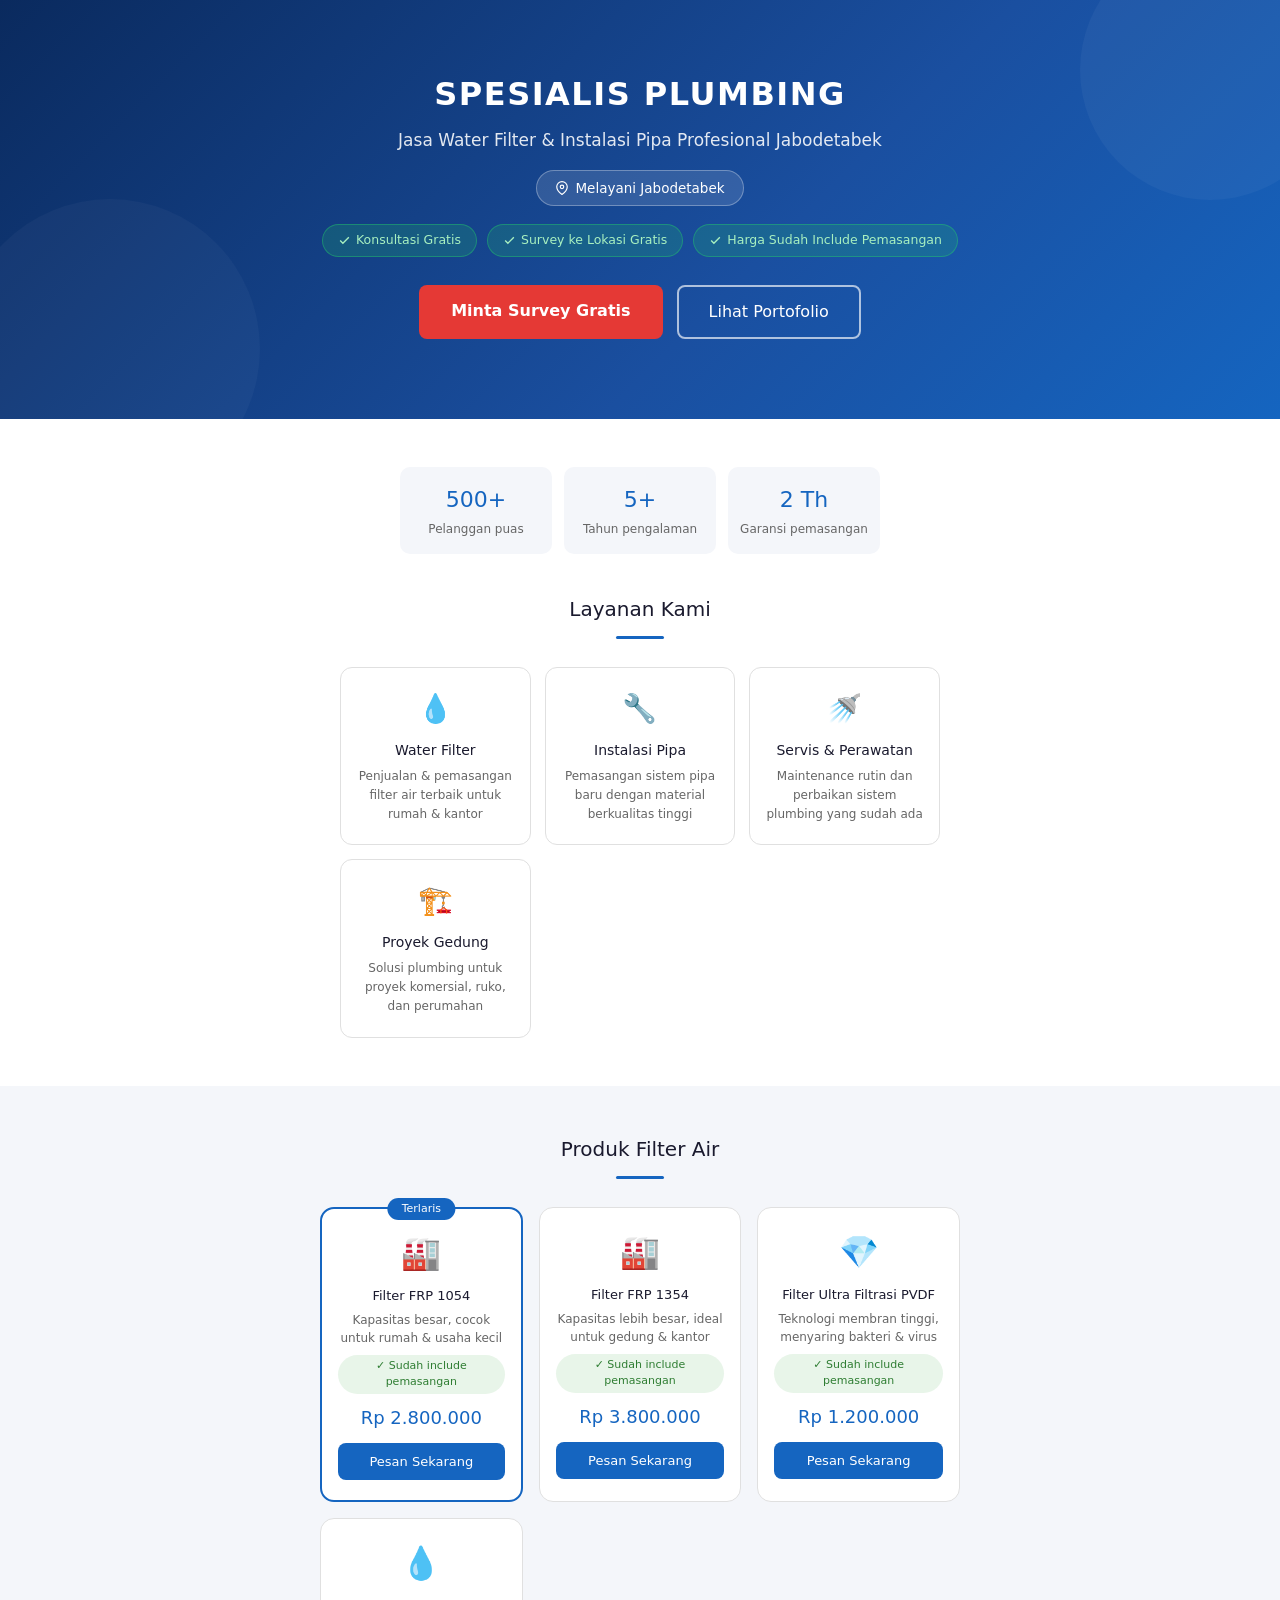
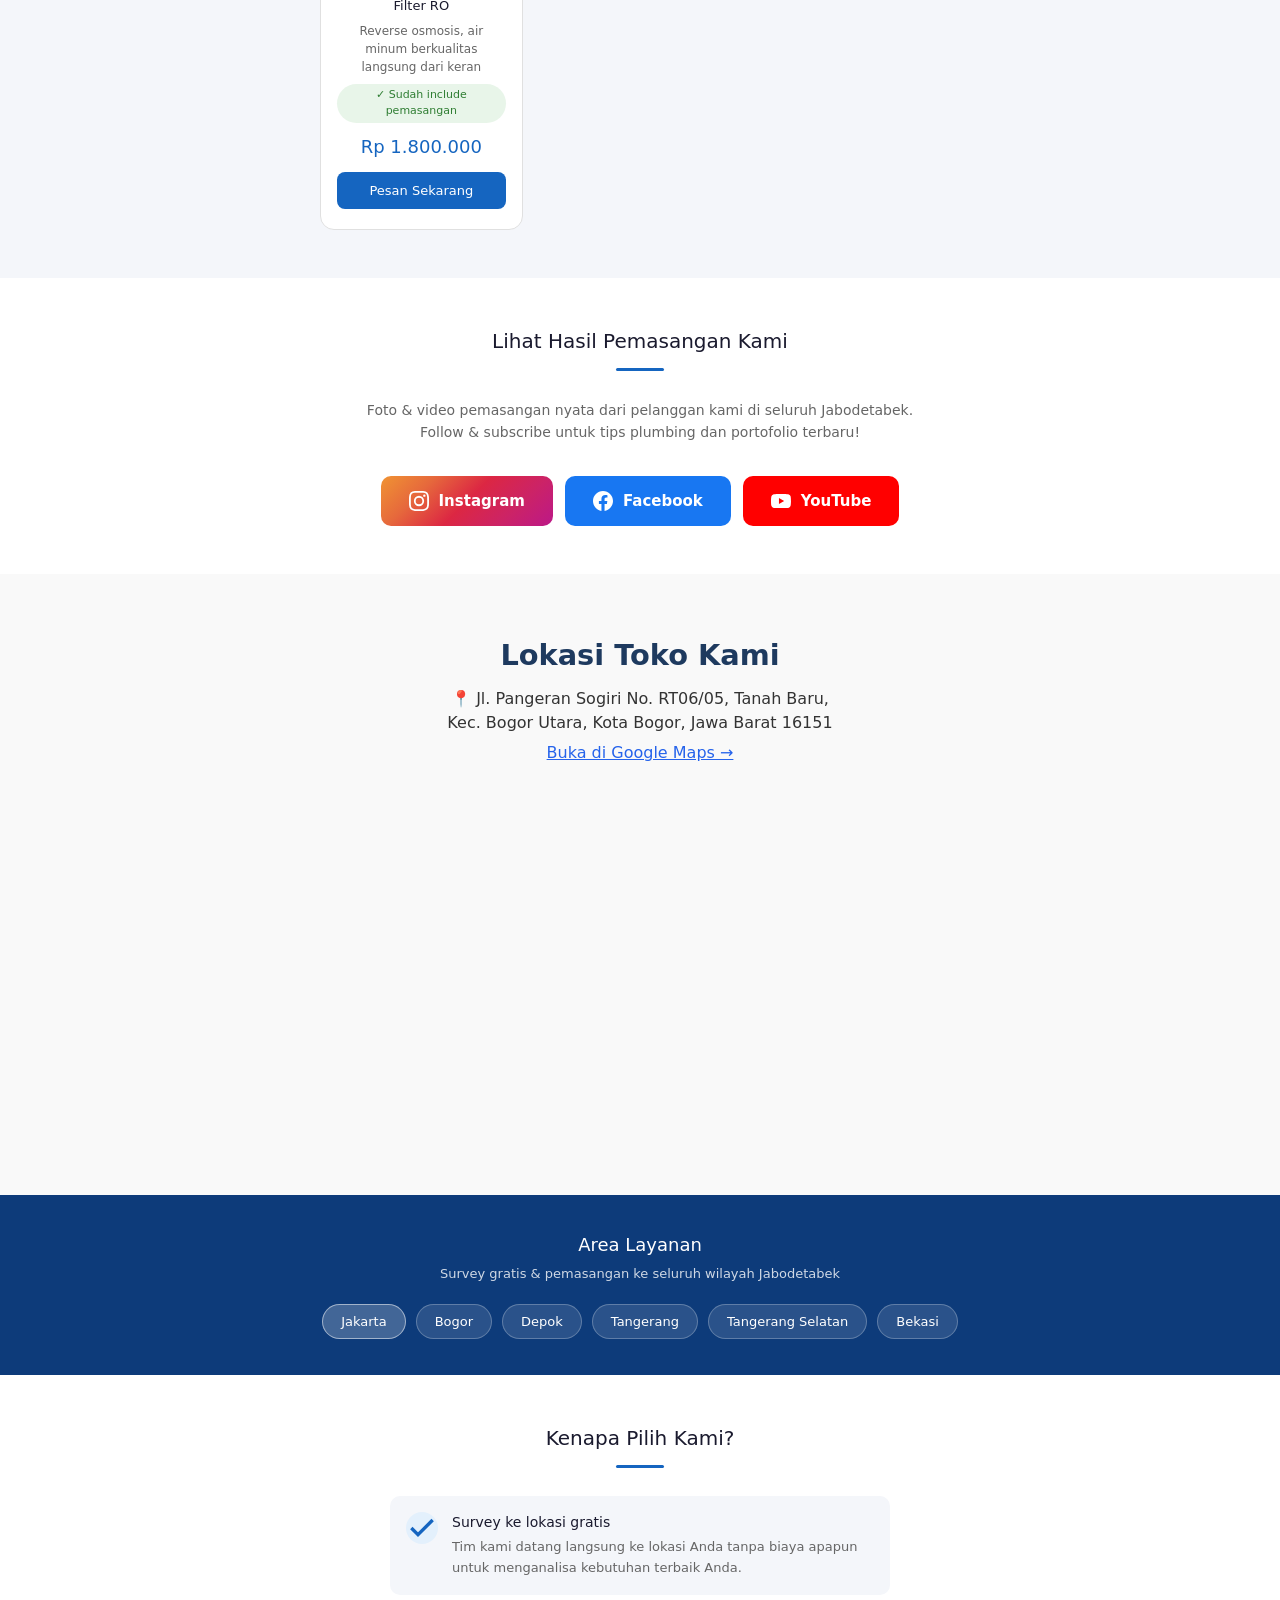
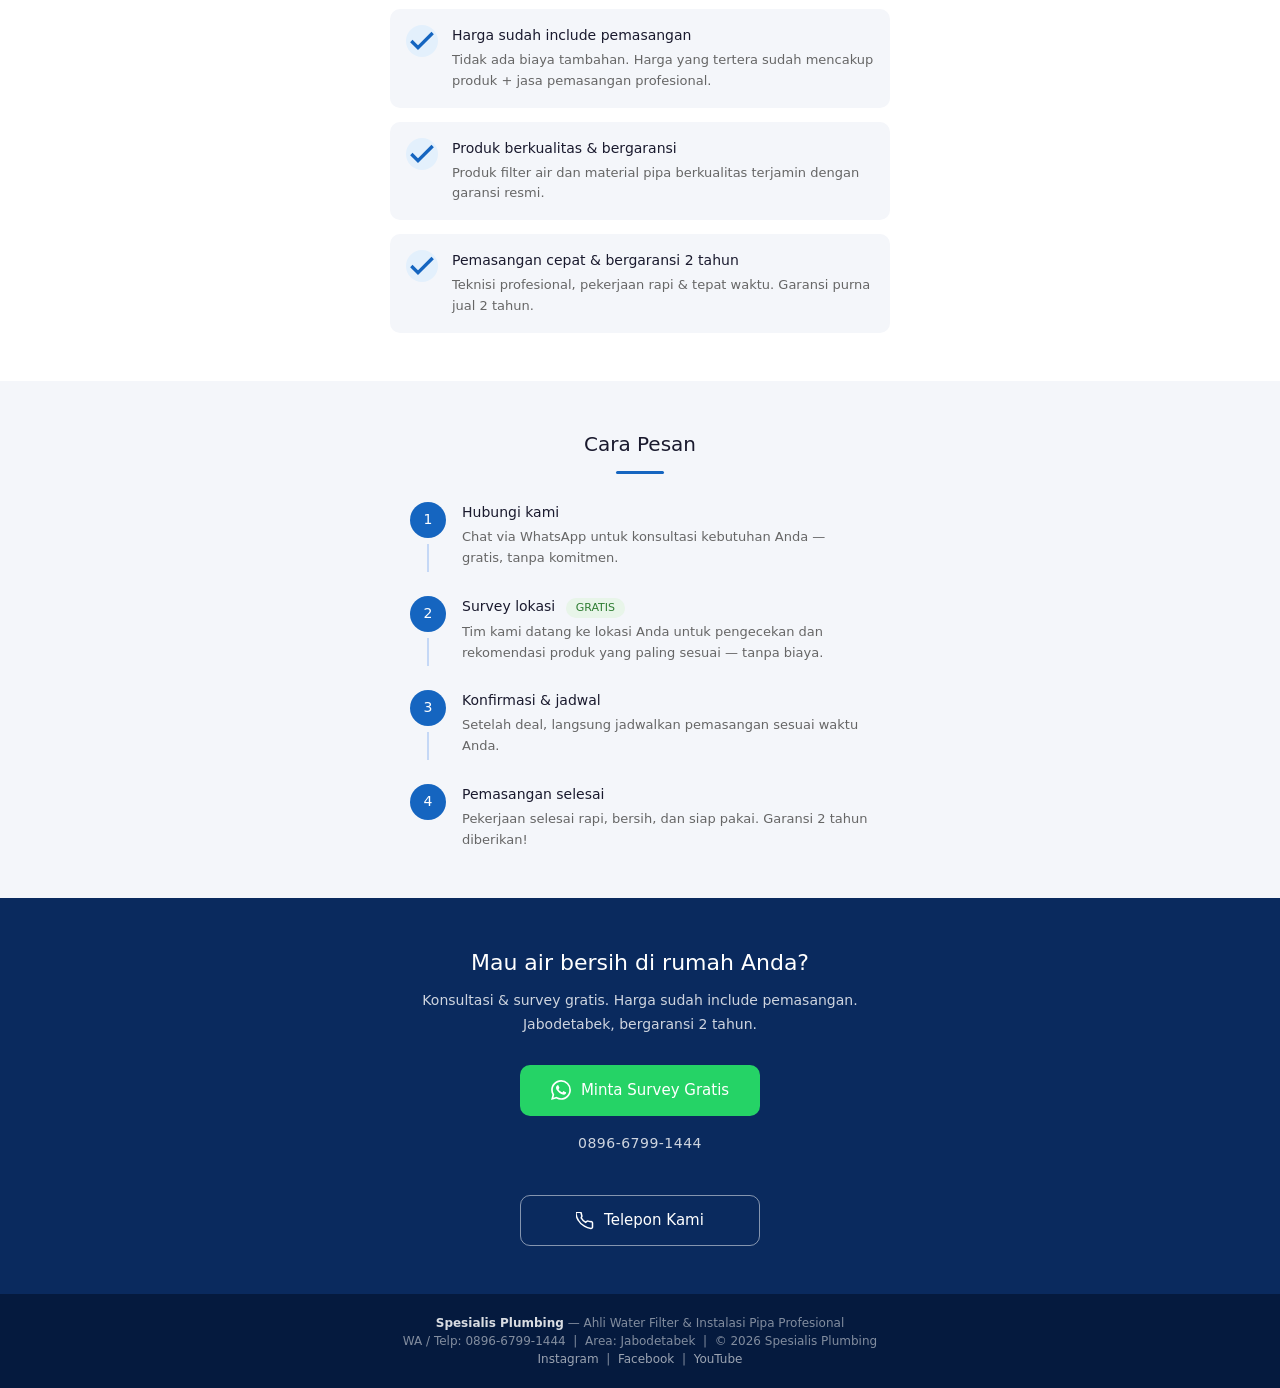
==== commit 9c17957f: "Update index.htm" ====
--- a/index.htm
+++ b/index.htm
@@ -51,7 +51,9 @@
     },
     "openingHours": "Mo-Sa 08:00-17:00",
     "sameAs": [
-      "https://www.instagram.com/spesialis_plumbing"
+      "https://www.instagram.com/spesialis_plumbing",
+      "https://www.facebook.com/share/1C787nNX3F/",
+      "https://youtube.com/@dr.plumbing"
     ],
     "areaServed": ["Jakarta", "Bogor", "Depok", "Tangerang", "Tangerang Selatan", "Bekasi"],
     "priceRange": "Rp 1.200.000 - Rp 3.800.000"
@@ -488,17 +490,25 @@
   </div>
 </div>
 
-<!-- Instagram / Portofolio -->
+<!-- Sosial Media / Portofolio -->
 <div class="instagram-section">
   <div class="section-title">Lihat Hasil Pemasangan Kami</div>
   <div class="divider"></div>
-  <p class="instagram-desc">Foto & video pemasangan nyata dari pelanggan kami di seluruh Jabodetabek.<br>Kunjungi Instagram kami untuk melihat portofolio lengkap.</p>
-  <a class="instagram-btn" href="https://www.instagram.com/spesialis_plumbing" target="_blank" rel="noopener noreferrer" aria-label="Kunjungi Instagram Spesialis Plumbing">
-    <svg width="20" height="20" viewBox="0 0 24 24" fill="white" xmlns="http://www.w3.org/2000/svg">
-      <path d="M12 2.163c3.204 0 3.584.012 4.85.07 3.252.148 4.771 1.691 4.919 4.919.058 1.265.069 1.645.069 4.849 0 3.205-.012 3.584-.069 4.849-.149 3.225-1.664 4.771-4.919 4.919-1.266.058-1.644.07-4.85.07-3.204 0-3.584-.012-4.849-.07-3.26-.149-4.771-1.699-4.919-4.92-.058-1.265-.07-1.644-.07-4.849 0-3.204.013-3.583.07-4.849.149-3.227 1.664-4.771 4.919-4.919 1.266-.057 1.645-.069 4.849-.069zM12 0C8.741 0 8.333.014 7.053.072 2.695.272.273 2.69.073 7.052.014 8.333 0 8.741 0 12c0 3.259.014 3.668.072 4.948.2 4.358 2.618 6.78 6.98 6.98C8.333 23.986 8.741 24 12 24c3.259 0 3.668-.014 4.948-.072 4.354-.2 6.782-2.618 6.979-6.98.059-1.28.073-1.689.073-4.948 0-3.259-.014-3.667-.072-4.947-.196-4.354-2.617-6.78-6.979-6.98C15.668.014 15.259 0 12 0zm0 5.838a6.162 6.162 0 100 12.324 6.162 6.162 0 000-12.324zM12 16a4 4 0 110-8 4 4 0 010 8zm6.406-11.845a1.44 1.44 0 100 2.881 1.44 1.44 0 000-2.881z"/>
-    </svg>
-    @spesialis_plumbing
-  </a>
+  <p class="instagram-desc">Foto & video pemasangan nyata dari pelanggan kami di seluruh Jabodetabek.<br>Follow & subscribe untuk tips plumbing dan portofolio terbaru!</p>
+  <div style="display: flex; gap: 12px; justify-content: center; flex-wrap: wrap; margin-top: 16px;">
+    <a class="instagram-btn" href="https://www.instagram.com/spesialis_plumbing" target="_blank" rel="noopener noreferrer" aria-label="Instagram Spesialis Plumbing">
+      <svg width="20" height="20" viewBox="0 0 24 24" fill="white"><path d="M12 2.163c3.204 0 3.584.012 4.85.07 3.252.148 4.771 1.691 4.919 4.919.058 1.265.069 1.645.069 4.849 0 3.205-.012 3.584-.069 4.849-.149 3.225-1.664 4.771-4.919 4.919-1.266.058-1.644.07-4.85.07-3.204 0-3.584-.012-4.849-.07-3.26-.149-4.771-1.699-4.919-4.92-.058-1.265-.07-1.644-.07-4.849 0-3.204.013-3.583.07-4.849.149-3.227 1.664-4.771 4.919-4.919 1.266-.057 1.645-.069 4.849-.069zM12 0C8.741 0 8.333.014 7.053.072 2.695.272.273 2.69.073 7.052.014 8.333 0 8.741 0 12c0 3.259.014 3.668.072 4.948.2 4.358 2.618 6.78 6.98 6.98C8.333 23.986 8.741 24 12 24c3.259 0 3.668-.014 4.948-.072 4.354-.2 6.782-2.618 6.979-6.98.059-1.28.073-1.689.073-4.948 0-3.259-.014-3.667-.072-4.947-.196-4.354-2.617-6.78-6.979-6.98C15.668.014 15.259 0 12 0zm0 5.838a6.162 6.162 0 100 12.324 6.162 6.162 0 000-12.324zM12 16a4 4 0 110-8 4 4 0 010 8zm6.406-11.845a1.44 1.44 0 100 2.881 1.44 1.44 0 000-2.881z"/></svg>
+      Instagram
+    </a>
+    <a class="instagram-btn" href="https://www.facebook.com/share/1C787nNX3F/" target="_blank" rel="noopener noreferrer" aria-label="Facebook Spesialis Plumbing" style="background: #1877f2;">
+      <svg width="20" height="20" viewBox="0 0 24 24" fill="white"><path d="M24 12.073c0-6.627-5.373-12-12-12s-12 5.373-12 12c0 5.99 4.388 10.954 10.125 11.854v-8.385H7.078v-3.47h3.047V9.43c0-3.007 1.792-4.669 4.533-4.669 1.312 0 2.686.235 2.686.235v2.953H15.83c-1.491 0-1.956.925-1.956 1.874v2.25h3.328l-.532 3.47h-2.796v8.385C19.612 23.027 24 18.062 24 12.073z"/></svg>
+      Facebook
+    </a>
+    <a class="instagram-btn" href="https://youtube.com/@dr.plumbing" target="_blank" rel="noopener noreferrer" aria-label="YouTube Dr. Plumbing" style="background: #ff0000;">
+      <svg width="20" height="20" viewBox="0 0 24 24" fill="white"><path d="M23.498 6.186a3.016 3.016 0 00-2.122-2.136C19.505 3.545 12 3.545 12 3.545s-7.505 0-9.377.505A3.017 3.017 0 00.502 6.186C0 8.07 0 12 0 12s0 3.93.502 5.814a3.016 3.016 0 002.122 2.136c1.871.505 9.376.505 9.376.505s7.505 0 9.377-.505a3.015 3.015 0 002.122-2.136C24 15.93 24 12 24 12s0-3.93-.502-5.814zM9.545 15.568V8.432L15.818 12l-6.273 3.568z"/></svg>
+      YouTube
+    </a>
+  </div>
 </div>
 
 <!-- Lokasi Toko -->
@@ -601,7 +611,7 @@
 <div class="footer">
   <strong>Spesialis Plumbing</strong> &mdash; Ahli Water Filter & Instalasi Pipa Profesional<br>
   WA / Telp: 0896-6799-1444 &nbsp;|&nbsp; Area: Jabodetabek &nbsp;|&nbsp; © 2026 Spesialis Plumbing<br>
-  <a href="https://www.instagram.com/spesialis_plumbing" target="_blank" rel="noopener" aria-label="Instagram Spesialis Plumbing">Instagram: @spesialis_plumbing</a>
+  <a href="https://www.instagram.com/spesialis_plumbing" target="_blank" rel="noopener">Instagram</a> &nbsp;|&nbsp; <a href="https://www.facebook.com/share/1C787nNX3F/" target="_blank" rel="noopener">Facebook</a> &nbsp;|&nbsp; <a href="https://youtube.com/@dr.plumbing" target="_blank" rel="noopener">YouTube</a>
 </div>
 
 </body>
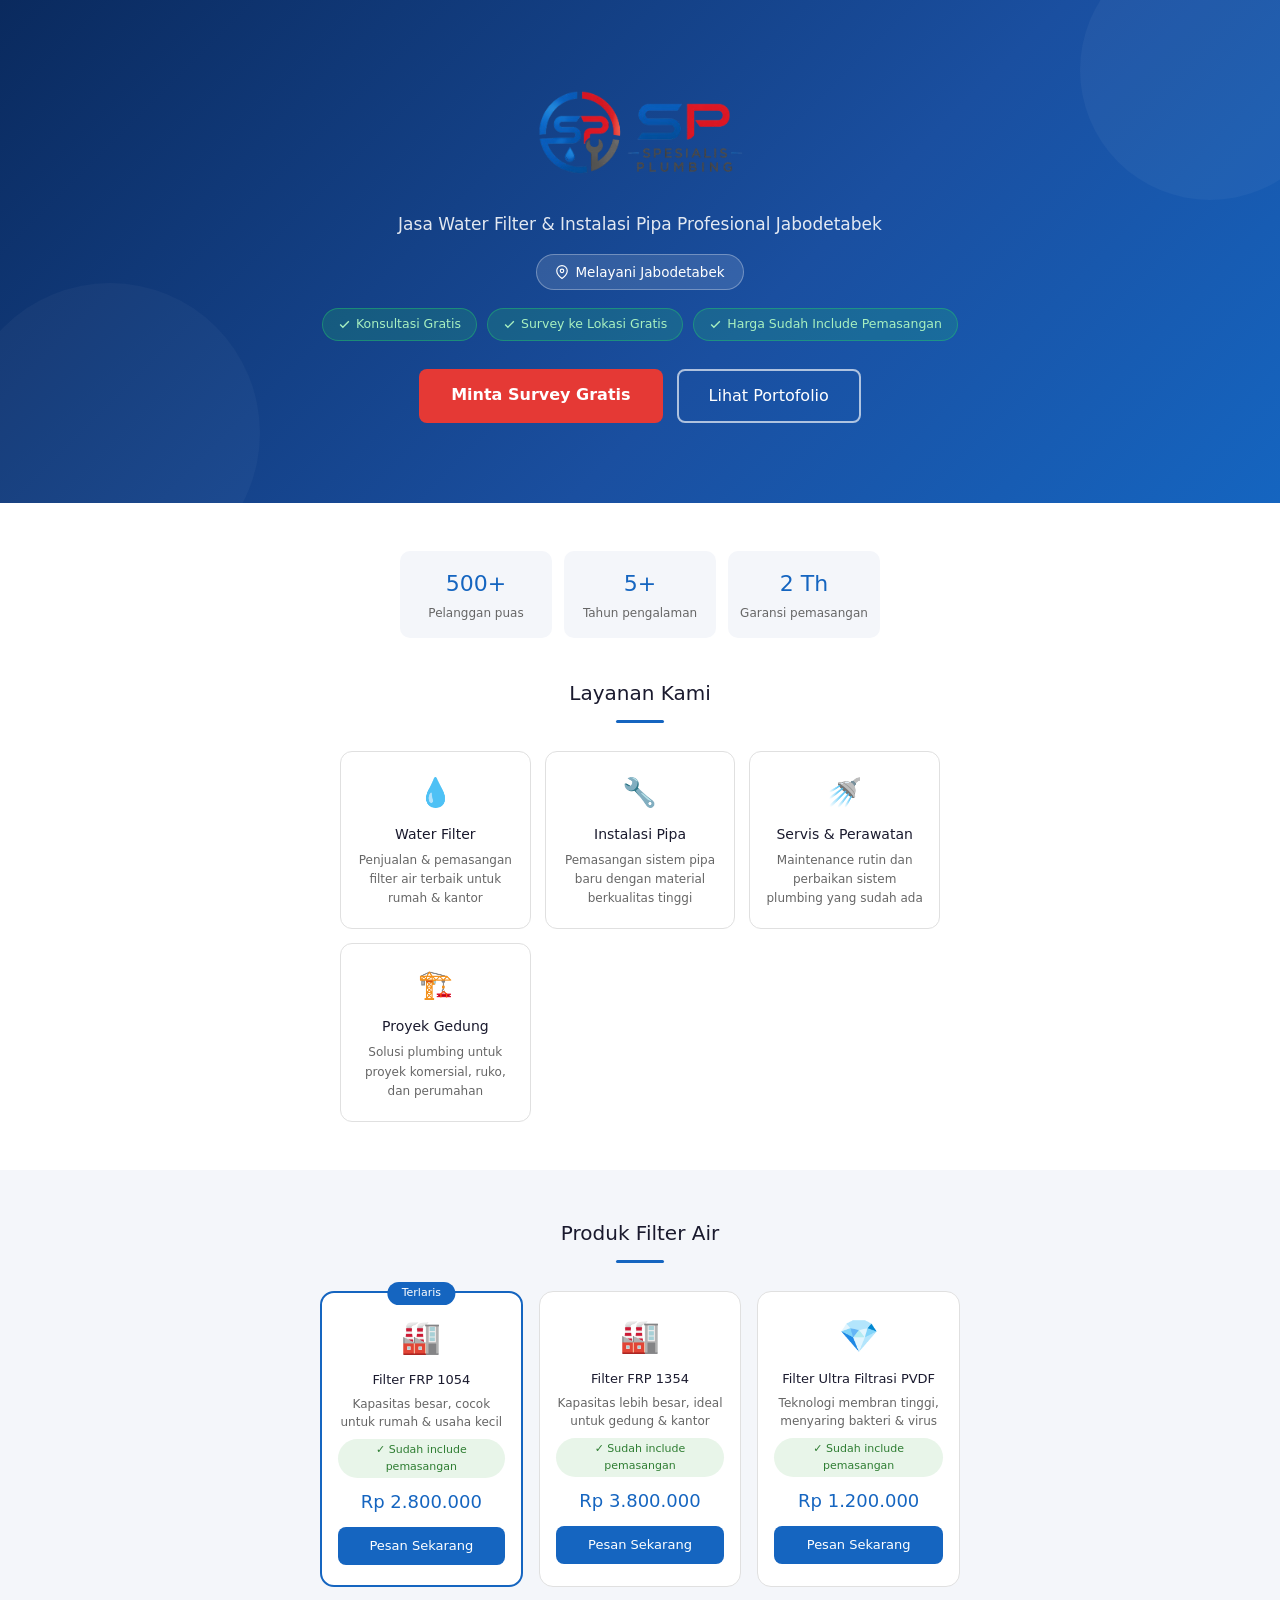
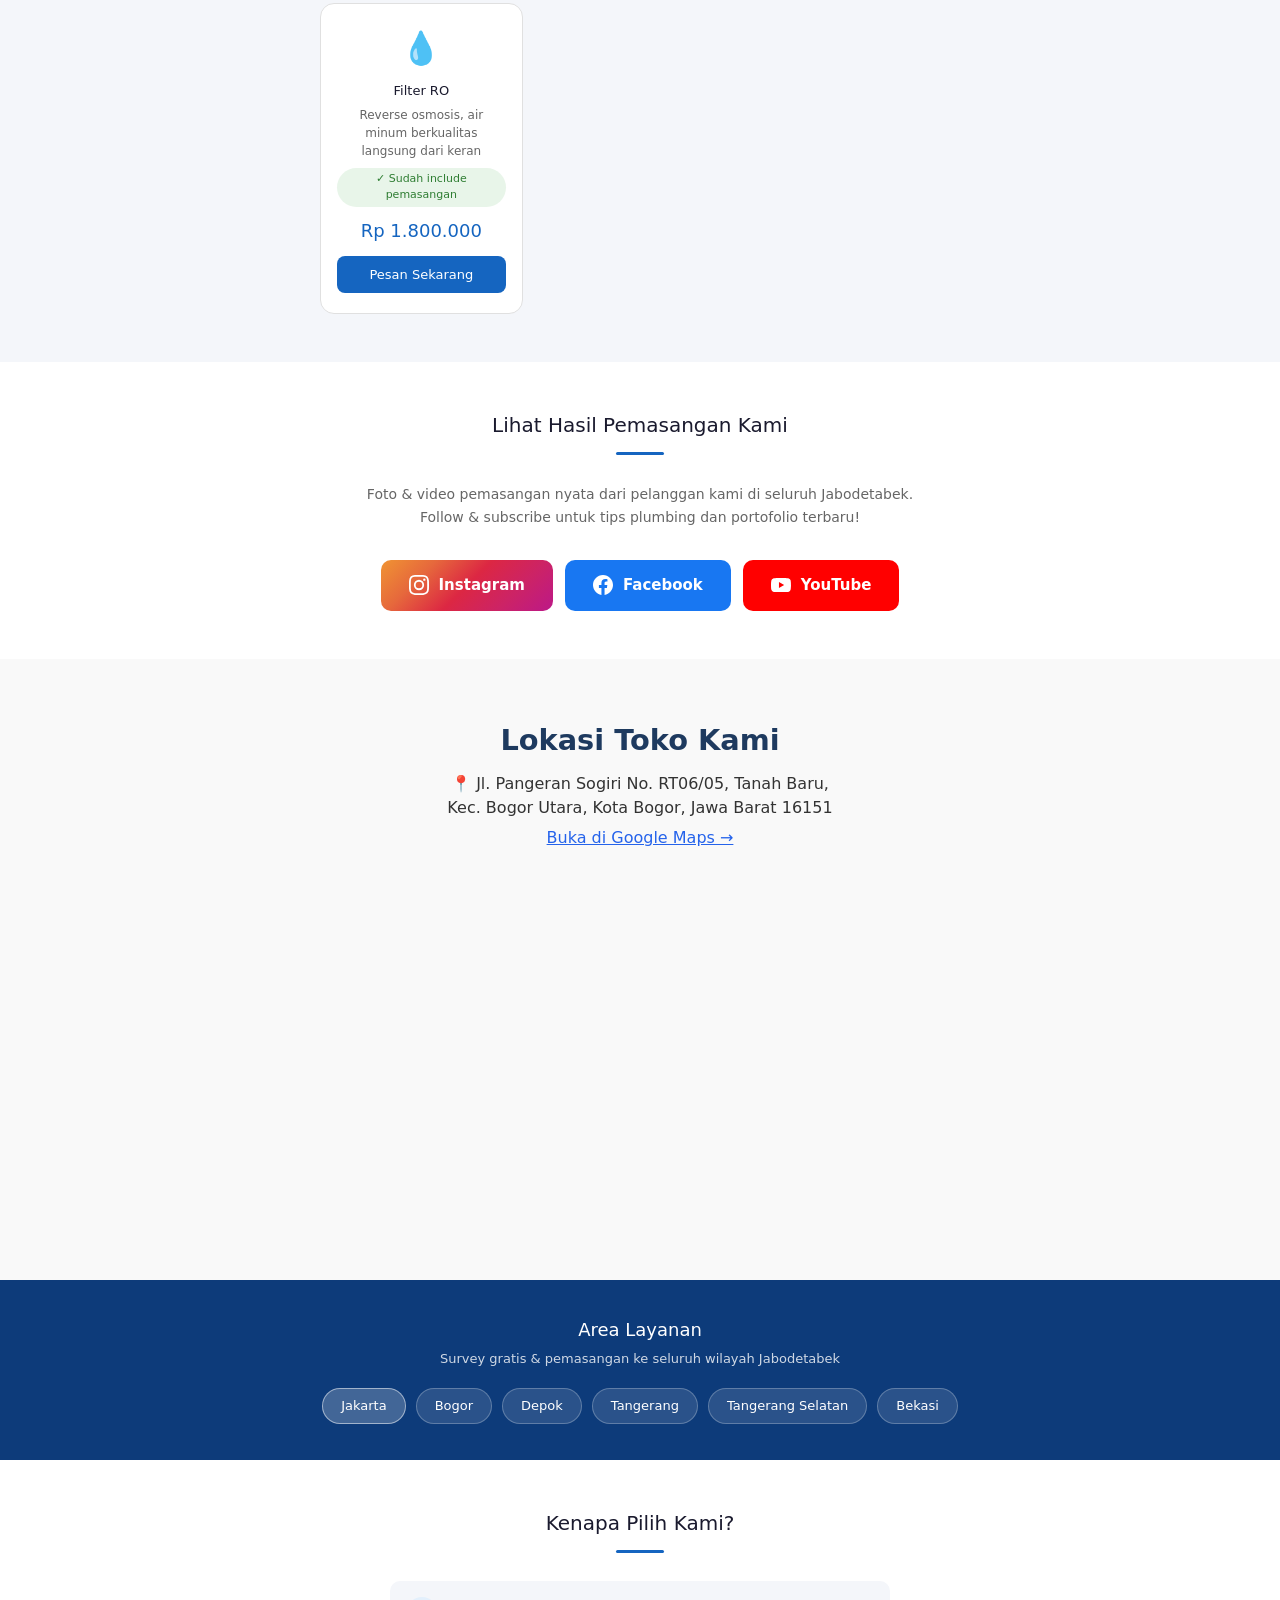
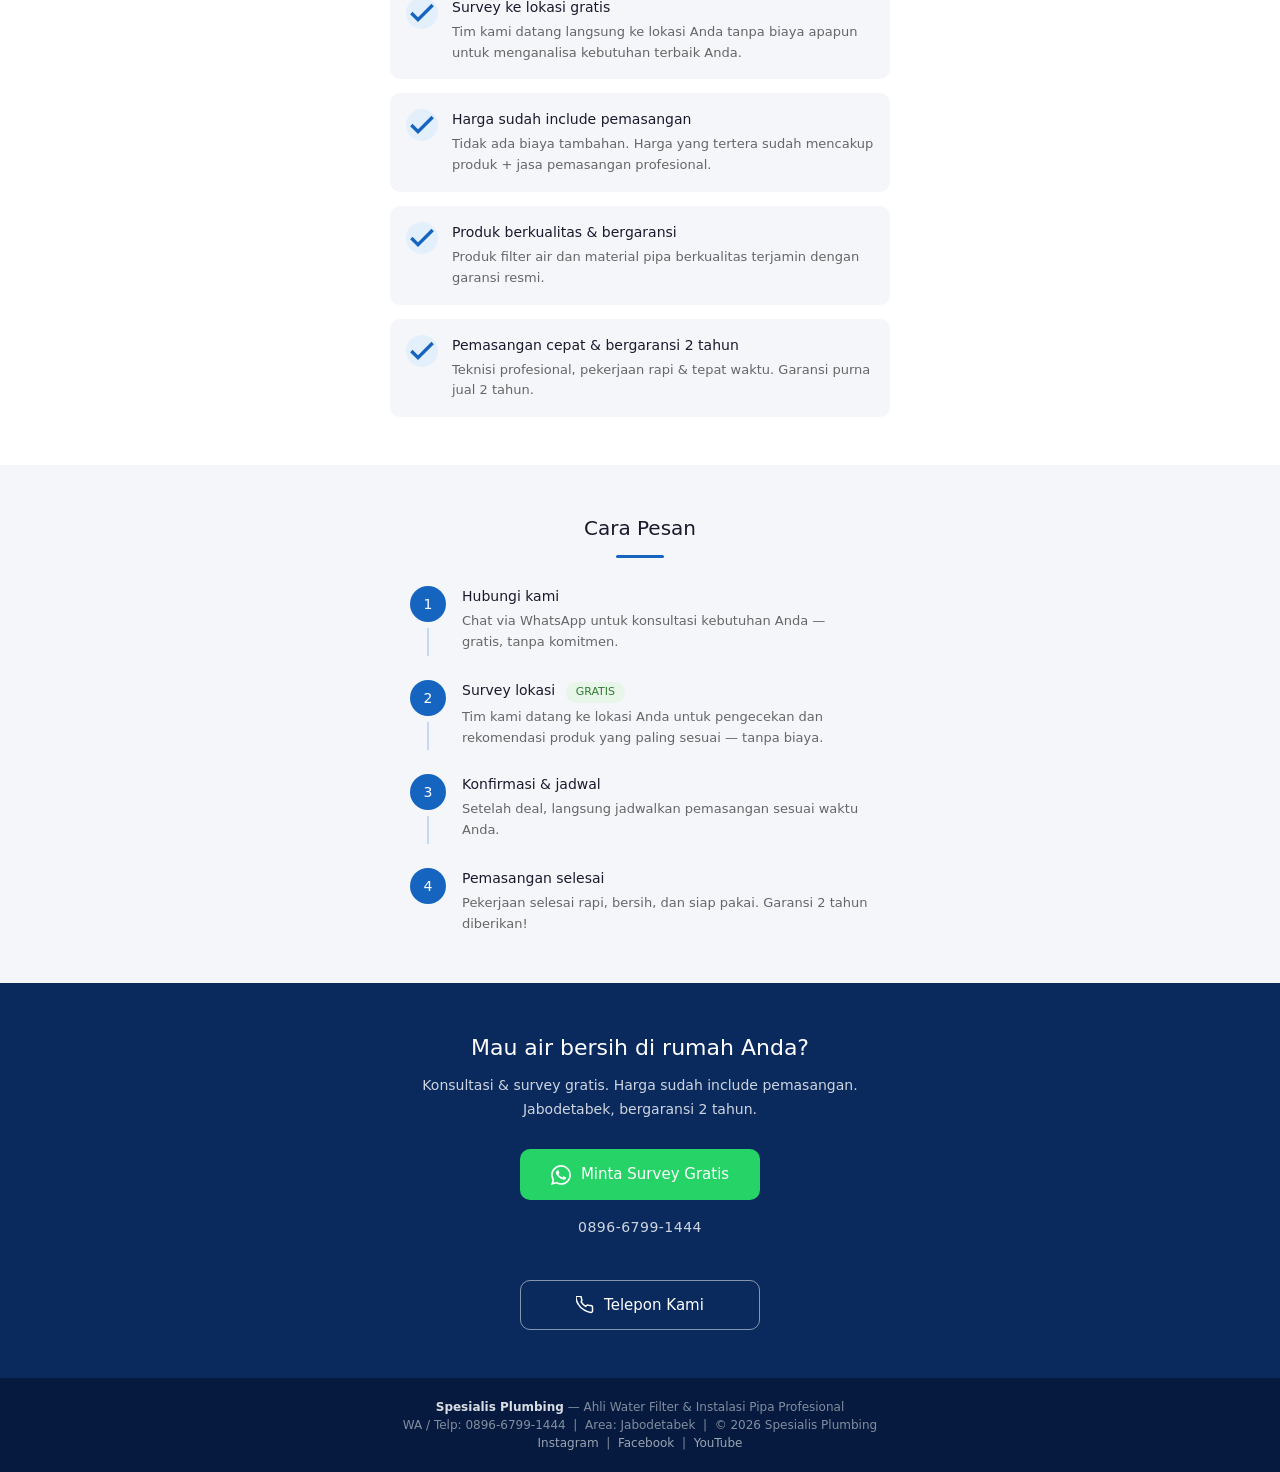
==== commit f6fed7c4: "Update index.htm" ====
--- a/index.htm
+++ b/index.htm
@@ -18,6 +18,10 @@
 
   <!-- SEO: Robots -->
   <meta name="robots" content="index, follow">
+
+  <!-- Favicon -->
+  <link rel="icon" type="image/png" href="icon.png">
+  <link rel="apple-touch-icon" href="icon.png">
 
   <!-- Open Graph (WhatsApp, Facebook preview) -->
   <meta property="og:title" content="Spesialis Plumbing | Jasa Water Filter & Instalasi Pipa Jabodetabek">
@@ -384,7 +388,8 @@
 <body>
 
 <div class="hero">
-  <h1>SPESIALIS PLUMBING</h1>
+  <h1 style="font-size:0;color:transparent;margin:0;">Spesialis Plumbing</h1>
+  <img src="logo.png" alt="Spesialis Plumbing - Jasa Water Filter & Instalasi Pipa Jabodetabek" style="max-width: 320px; width: 85%; margin-bottom: 16px; display: block; margin-left: auto; margin-right: auto;">
   <p class="tagline">Jasa Water Filter & Instalasi Pipa Profesional Jabodetabek</p>
   
   <div class="coverage-badge">
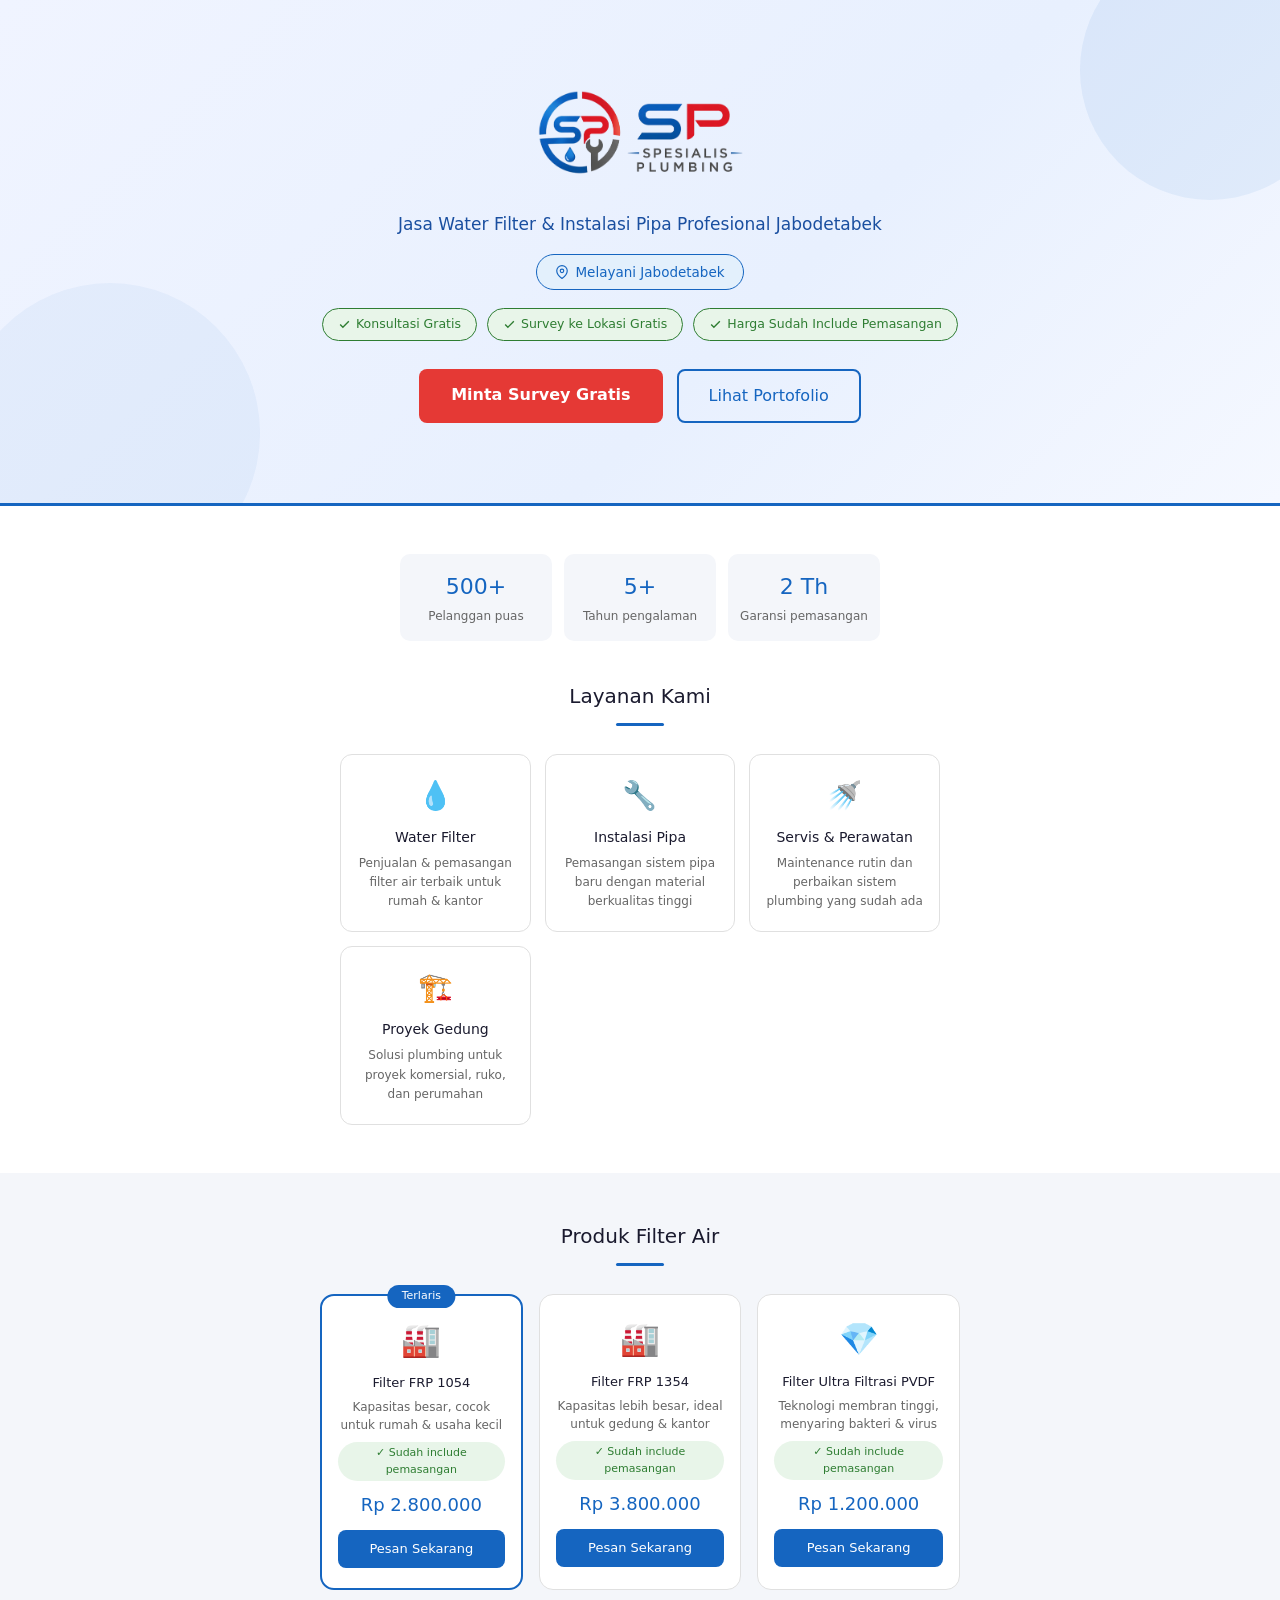
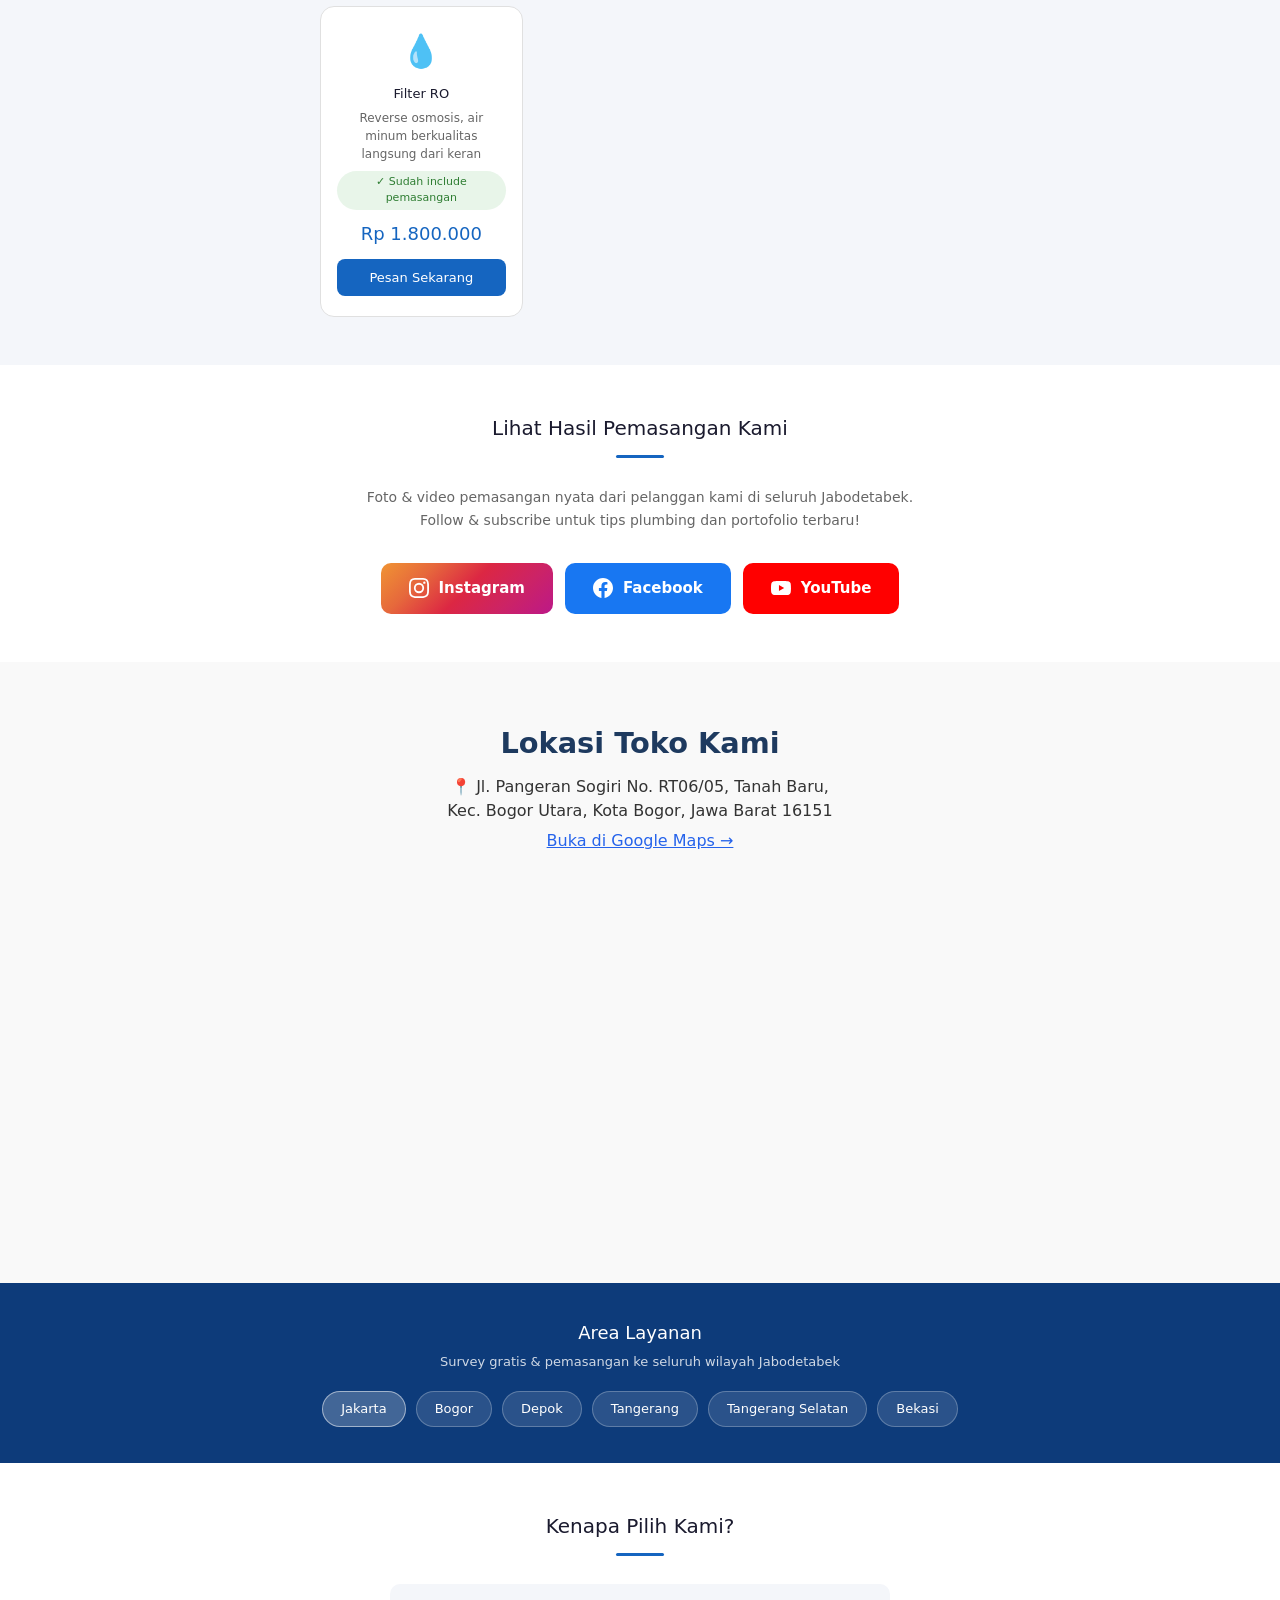
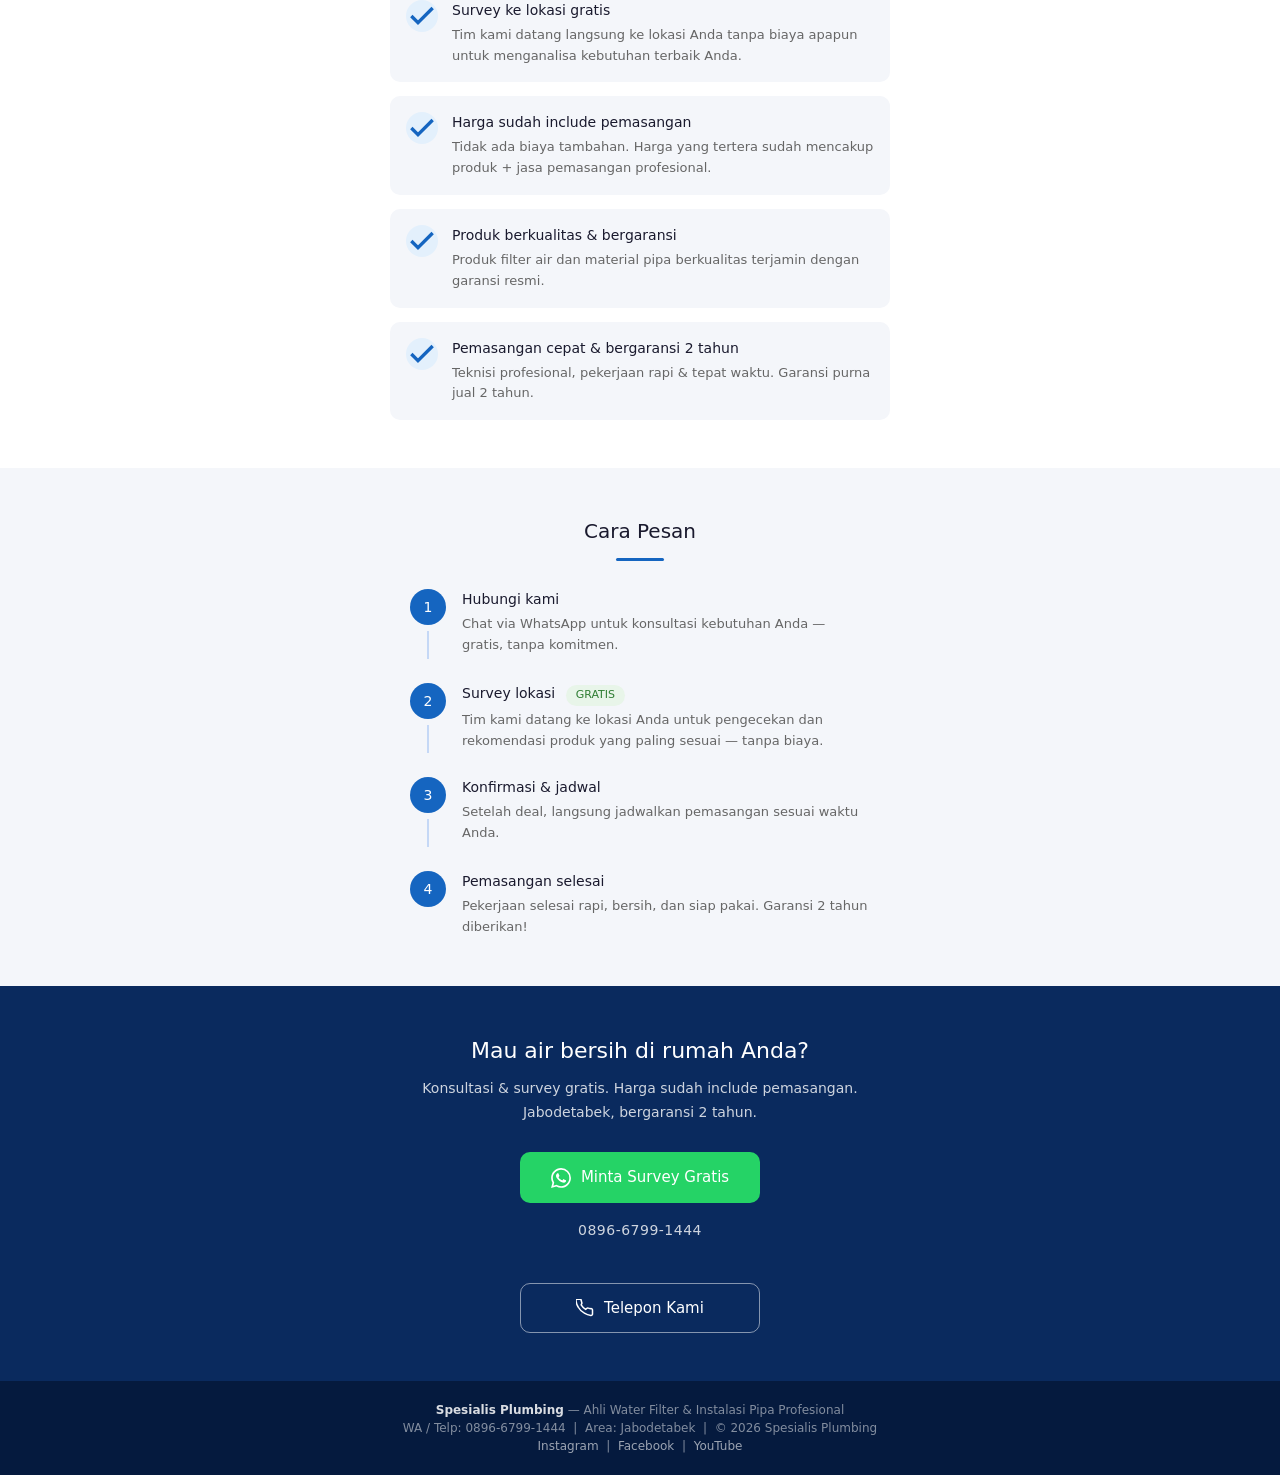
==== commit 9b5faa20: "Update index.htm" ====
--- a/index.htm
+++ b/index.htm
@@ -73,12 +73,13 @@
     }
 
     .hero { 
-      background: linear-gradient(135deg, #0a2a5e 0%, #1a4fa0 60%, #1565c0 100%); 
-      color: white; 
+      background: linear-gradient(135deg, #f0f4ff 0%, #e8f0fe 60%, #f5f8ff 100%); 
+      color: #0a2a5e; 
       padding: 70px 24px 80px; 
       text-align: center; 
       position: relative; 
       overflow: hidden; 
+      border-bottom: 3px solid #1565c0;
     }
     .hero::before { 
       content: ''; 
@@ -86,7 +87,7 @@
       top: -60px; right: -60px; 
       width: 260px; height: 260px; 
       border-radius: 50%; 
-      background: rgba(255,255,255,0.04); 
+      background: rgba(21,101,192,0.07); 
     }
     .hero::after { 
       content: ''; 
@@ -94,30 +95,30 @@
       bottom: -80px; left: -40px; 
       width: 300px; height: 300px; 
       border-radius: 50%; 
-      background: rgba(255,255,255,0.03); 
+      background: rgba(21,101,192,0.05); 
     }
     .hero h1 { 
       font-size: 32px; 
       font-weight: 700; 
       letter-spacing: 1.5px; 
       margin-bottom: 10px; 
-      color: #ffffff; 
+      color: #0a2a5e; 
     }
     .hero .tagline { 
       font-size: 17px; 
-      color: rgba(255,255,255,0.88); 
+      color: #1a4fa0; 
       margin-bottom: 16px; 
     }
     .coverage-badge { 
       display: inline-flex; 
       align-items: center; 
       gap: 6px; 
-      background: rgba(255,255,255,0.12); 
-      border: 1px solid rgba(255,255,255,0.3); 
+      background: #e3f0fc; 
+      border: 1px solid #1565c0; 
       border-radius: 20px; 
       padding: 7px 18px; 
       font-size: 13.5px; 
-      color: #ffffff; 
+      color: #1565c0; 
       margin-bottom: 18px; 
     }
     .free-badges { 
@@ -131,12 +132,12 @@
       display: inline-flex; 
       align-items: center; 
       gap: 5px; 
-      background: rgba(37,211,102,0.18); 
-      border: 1px solid rgba(37,211,102,0.4); 
+      background: #e8f5e9; 
+      border: 1px solid #2e7d32; 
       border-radius: 20px; 
       padding: 6px 15px; 
       font-size: 12.5px; 
-      color: #a8f0c0; 
+      color: #2e7d32; 
       font-weight: 500; 
     }
     .hero-btns { 
@@ -159,8 +160,8 @@
     }
     .btn-secondary { 
       background: transparent; 
-      color: #ffffff; 
-      border: 2px solid rgba(255,255,255,0.65); 
+      color: #1565c0; 
+      border: 2px solid #1565c0; 
       padding: 13px 30px; 
       border-radius: 8px; 
       font-size: 16px; 
